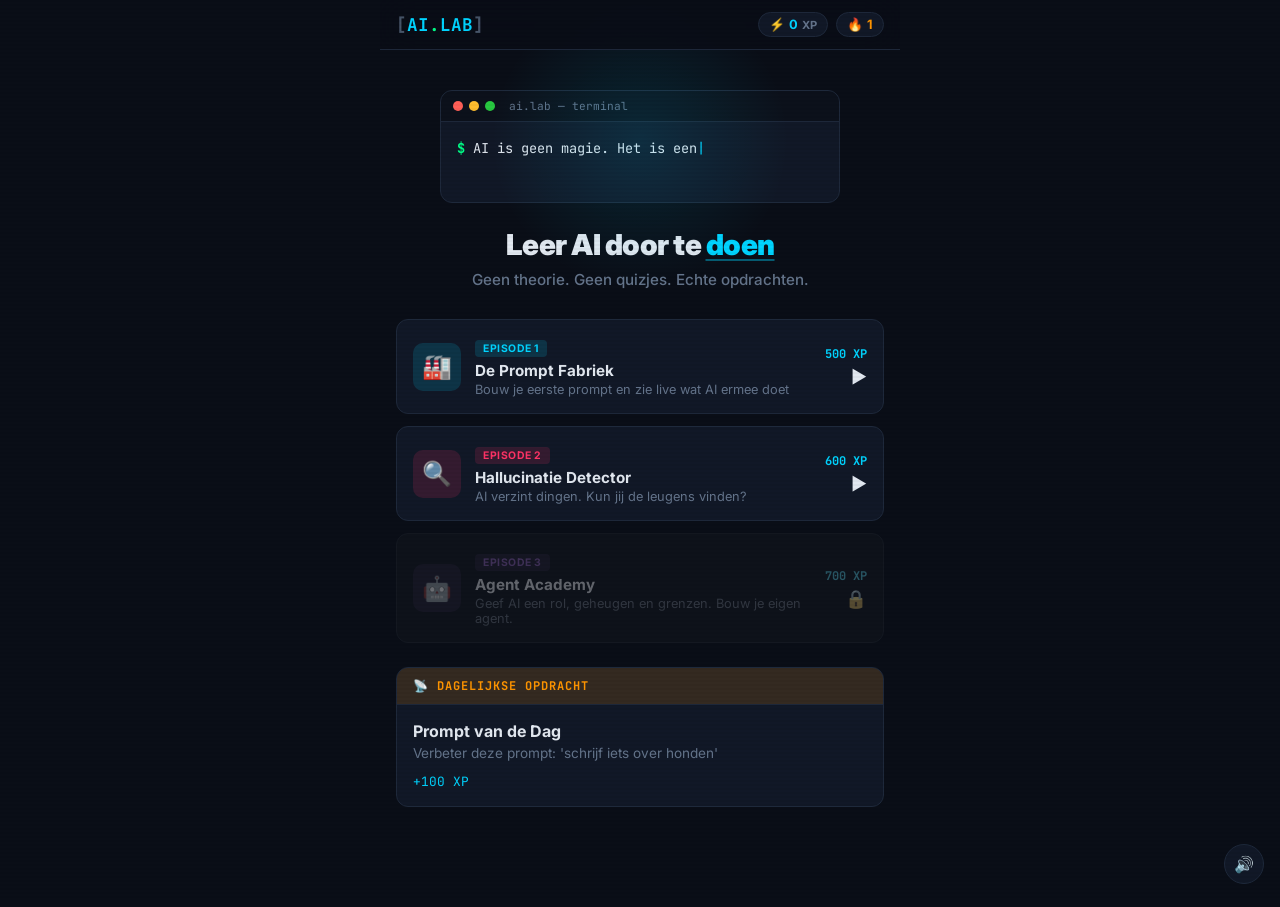
==== index.html @ 91cd366e "Initial: AI Lab awareness game with interactive missions" ====
<!DOCTYPE html>
<html lang="nl">
<head>
  <meta charset="UTF-8">
  <meta name="viewport" content="width=device-width, initial-scale=1.0">
  <title>AI Lab — Leer AI door te doen</title>
  <link rel="preconnect" href="https://fonts.googleapis.com">
  <link href="https://fonts.googleapis.com/css2?family=Inter:wght@400;500;600;700;800;900&family=JetBrains+Mono:wght@400;500;700&display=swap" rel="stylesheet">
  <link rel="stylesheet" href="style.css">
</head>
<body>
  <div id="app">
    <!-- Scanlines overlay -->
    <div class="scanlines"></div>

    <!-- Header -->
    <header class="header" id="header">
      <div class="header-left">
        <div class="logo">
          <span class="logo-bracket">[</span>AI<span class="logo-dot">.</span>LAB<span class="logo-bracket">]</span>
        </div>
      </div>
      <div class="header-right">
        <div class="xp-chip" id="xp-chip">
          <span class="xp-icon">&#9889;</span>
          <span class="xp-value" id="header-xp">0</span>
          <span class="xp-label">XP</span>
        </div>
        <div class="streak-chip" id="streak-chip">
          <span class="streak-icon">&#128293;</span>
          <span class="streak-value" id="header-streak">0</span>
        </div>
      </div>
    </header>

    <!-- Home Screen -->
    <div id="home-screen" class="screen active">
      <div class="hero">
        <div class="hero-glow"></div>
        <div class="hero-terminal">
          <div class="terminal-bar">
            <span class="terminal-dot red"></span>
            <span class="terminal-dot yellow"></span>
            <span class="terminal-dot green"></span>
            <span class="terminal-title">ai.lab — terminal</span>
          </div>
          <div class="terminal-body" id="hero-terminal-body">
            <div class="terminal-line"><span class="terminal-prompt">$</span> <span class="typing" id="hero-typing"></span><span class="cursor">|</span></div>
          </div>
        </div>
        <h1 class="hero-title">Leer AI door te <span class="highlight">doen</span></h1>
        <p class="hero-sub">Geen theorie. Geen quizjes. Echte opdrachten.</p>
      </div>

      <div class="missions-grid" id="missions-grid"></div>

      <div class="daily-challenge" id="daily-challenge">
        <div class="daily-header">
          <span class="daily-icon">&#128225;</span>
          <span class="daily-label">DAGELIJKSE OPDRACHT</span>
          <span class="daily-timer" id="daily-timer"></span>
        </div>
        <div class="daily-body" id="daily-body"></div>
      </div>
    </div>

    <!-- Mission Screen -->
    <div id="mission-screen" class="screen">
      <div class="mission-header">
        <button class="back-btn" id="mission-back">&larr; Terug</button>
        <div class="mission-progress">
          <div class="mission-progress-bar"><div class="mission-progress-fill" id="mission-progress-fill"></div></div>
          <span class="mission-step" id="mission-step">1/5</span>
        </div>
      </div>
      <div class="mission-content" id="mission-content"></div>
    </div>

    <!-- Result Screen -->
    <div id="result-screen" class="screen">
      <div class="result-container" id="result-container"></div>
    </div>

    <!-- XP Popup -->
    <div class="xp-toast" id="xp-toast"></div>

    <!-- Sound toggle -->
    <button class="sound-btn" id="sound-btn" title="Geluid">&#128266;</button>
  </div>

  <script src="missions.js"></script>
  <script src="engine.js"></script>
</body>
</html>
---- style.css ----
/* AI Lab — Dark High-Tech Design */
@import url('https://fonts.googleapis.com/css2?family=Inter:wght@400;500;600;700;800;900&family=JetBrains+Mono:wght@400;500;700&display=swap');

:root {
  --bg: #0a0e17;
  --bg-card: #111827;
  --bg-card-hover: #1a2332;
  --bg-input: #0d1321;
  --border: #1e293b;
  --border-active: #00d4ff;
  --cyan: #00d4ff;
  --cyan-dim: rgba(0, 212, 255, 0.15);
  --cyan-glow: rgba(0, 212, 255, 0.4);
  --green: #00ff88;
  --green-dim: rgba(0, 255, 136, 0.15);
  --red: #ff3366;
  --red-dim: rgba(255, 51, 102, 0.15);
  --orange: #ff9500;
  --orange-dim: rgba(255, 149, 0, 0.15);
  --purple: #a855f7;
  --purple-dim: rgba(168, 85, 247, 0.15);
  --yellow: #fbbf24;
  --text: #e2e8f0;
  --text-dim: #64748b;
  --text-muted: #475569;
  --mono: 'JetBrains Mono', monospace;
  --sans: 'Inter', -apple-system, sans-serif;
  --radius: 12px;
  --radius-sm: 8px;
}

* { margin: 0; padding: 0; box-sizing: border-box; }

body {
  font-family: var(--sans);
  background: var(--bg);
  color: var(--text);
  min-height: 100vh;
  overflow-x: hidden;
  -webkit-font-smoothing: antialiased;
}

/* Scanlines */
.scanlines {
  position: fixed;
  inset: 0;
  background: repeating-linear-gradient(
    0deg,
    transparent,
    transparent 2px,
    rgba(0, 0, 0, 0.03) 2px,
    rgba(0, 0, 0, 0.03) 4px
  );
  pointer-events: none;
  z-index: 999;
}

#app {
  max-width: 520px;
  margin: 0 auto;
  min-height: 100vh;
  position: relative;
}

/* Screens */
.screen { display: none; padding: 0 16px 100px; }
.screen.active { display: block; animation: screenIn 0.35s ease; }

@keyframes screenIn {
  from { opacity: 0; transform: translateY(12px); }
  to { opacity: 1; transform: translateY(0); }
}

/* Header */
.header {
  position: sticky;
  top: 0;
  z-index: 50;
  display: flex;
  align-items: center;
  justify-content: space-between;
  padding: 12px 16px;
  background: rgba(10, 14, 23, 0.85);
  backdrop-filter: blur(20px);
  border-bottom: 1px solid var(--border);
}

.logo {
  font-family: var(--mono);
  font-size: 1.1rem;
  font-weight: 700;
  color: var(--cyan);
}
.logo-bracket { color: var(--text-muted); }
.logo-dot { color: var(--green); }

.header-right { display: flex; gap: 8px; }

.xp-chip, .streak-chip {
  display: flex;
  align-items: center;
  gap: 4px;
  padding: 4px 10px;
  background: var(--bg-card);
  border: 1px solid var(--border);
  border-radius: 20px;
  font-size: 0.8rem;
  font-weight: 700;
}
.xp-value { color: var(--cyan); }
.xp-label { color: var(--text-dim); font-size: 0.7rem; }
.streak-value { color: var(--orange); }

/* Hero */
.hero {
  text-align: center;
  padding: 40px 0 30px;
  position: relative;
}

.hero-glow {
  position: absolute;
  top: -60px;
  left: 50%;
  transform: translateX(-50%);
  width: 300px;
  height: 300px;
  background: radial-gradient(circle, var(--cyan-glow) 0%, transparent 70%);
  opacity: 0.3;
  pointer-events: none;
}

.hero-terminal {
  background: var(--bg-card);
  border: 1px solid var(--border);
  border-radius: var(--radius);
  overflow: hidden;
  margin: 0 auto 24px;
  max-width: 400px;
  text-align: left;
}

.terminal-bar {
  display: flex;
  align-items: center;
  gap: 6px;
  padding: 8px 12px;
  background: rgba(0,0,0,0.3);
  border-bottom: 1px solid var(--border);
}

.terminal-dot {
  width: 10px;
  height: 10px;
  border-radius: 50%;
}
.terminal-dot.red { background: #ff5f57; }
.terminal-dot.yellow { background: #ffbd2e; }
.terminal-dot.green { background: #28c840; }

.terminal-title {
  margin-left: 8px;
  font-family: var(--mono);
  font-size: 0.7rem;
  color: var(--text-dim);
}

.terminal-body {
  padding: 16px;
  font-family: var(--mono);
  font-size: 0.85rem;
  line-height: 1.6;
  min-height: 80px;
}

.terminal-line { color: var(--text-dim); }
.terminal-prompt { color: var(--green); font-weight: 700; }
.typing { color: var(--text); }
.cursor {
  color: var(--cyan);
  animation: blink 1s step-end infinite;
}
@keyframes blink {
  50% { opacity: 0; }
}

.hero-title {
  font-size: 1.8rem;
  font-weight: 900;
  letter-spacing: -0.5px;
  margin-bottom: 8px;
}
.highlight {
  color: var(--cyan);
  text-decoration: underline;
  text-decoration-color: var(--cyan-glow);
  text-underline-offset: 4px;
}

.hero-sub {
  color: var(--text-dim);
  font-size: 0.95rem;
  font-weight: 500;
}

/* Mission Grid */
.missions-grid {
  display: flex;
  flex-direction: column;
  gap: 12px;
  margin-bottom: 24px;
}

.mission-card {
  display: flex;
  align-items: center;
  gap: 14px;
  padding: 16px;
  background: var(--bg-card);
  border: 1px solid var(--border);
  border-radius: var(--radius);
  cursor: pointer;
  transition: all 0.2s;
  position: relative;
  overflow: hidden;
}

.mission-card::before {
  content: '';
  position: absolute;
  left: 0;
  top: 0;
  bottom: 0;
  width: 3px;
  background: var(--cyan);
  opacity: 0;
  transition: opacity 0.2s;
}

.mission-card:hover {
  background: var(--bg-card-hover);
  border-color: var(--border-active);
  transform: translateY(-1px);
}
.mission-card:hover::before { opacity: 1; }

.mission-card.locked {
  opacity: 0.4;
  cursor: not-allowed;
  filter: grayscale(0.5);
}
.mission-card.locked:hover {
  background: var(--bg-card);
  border-color: var(--border);
  transform: none;
}

.mission-card.completed { border-color: rgba(0, 255, 136, 0.3); }
.mission-card.completed::before { background: var(--green); opacity: 1; }

.mission-icon {
  width: 48px;
  height: 48px;
  border-radius: 10px;
  display: flex;
  align-items: center;
  justify-content: center;
  font-size: 1.5rem;
  flex-shrink: 0;
}

.mission-info { flex: 1; min-width: 0; }

.mission-tag {
  display: inline-block;
  padding: 2px 8px;
  border-radius: 4px;
  font-size: 0.65rem;
  font-weight: 700;
  text-transform: uppercase;
  letter-spacing: 0.5px;
  margin-bottom: 4px;
}

.mission-name {
  font-weight: 700;
  font-size: 0.95rem;
  margin-bottom: 2px;
}

.mission-desc {
  color: var(--text-dim);
  font-size: 0.8rem;
}

.mission-meta {
  display: flex;
  flex-direction: column;
  align-items: flex-end;
  gap: 4px;
}

.mission-xp {
  font-family: var(--mono);
  font-size: 0.75rem;
  font-weight: 700;
  color: var(--cyan);
}

.mission-status {
  font-size: 1.1rem;
}

/* Daily Challenge */
.daily-challenge {
  background: var(--bg-card);
  border: 1px solid var(--border);
  border-radius: var(--radius);
  overflow: hidden;
}

.daily-header {
  display: flex;
  align-items: center;
  gap: 8px;
  padding: 10px 16px;
  background: var(--orange-dim);
  border-bottom: 1px solid var(--border);
  font-family: var(--mono);
  font-size: 0.75rem;
  font-weight: 700;
  color: var(--orange);
  letter-spacing: 1px;
}
.daily-timer {
  margin-left: auto;
  color: var(--text-dim);
}
.daily-body { padding: 16px; }

/* Mission Screen */
.mission-header {
  display: flex;
  align-items: center;
  gap: 16px;
  padding: 16px 0;
}

.back-btn {
  background: none;
  border: 1px solid var(--border);
  color: var(--text-dim);
  padding: 6px 14px;
  border-radius: var(--radius-sm);
  cursor: pointer;
  font-family: var(--sans);
  font-size: 0.85rem;
  font-weight: 600;
  transition: all 0.2s;
}
.back-btn:hover { border-color: var(--cyan); color: var(--text); }

.mission-progress { flex: 1; display: flex; align-items: center; gap: 10px; }
.mission-progress-bar {
  flex: 1;
  height: 4px;
  background: var(--border);
  border-radius: 2px;
  overflow: hidden;
}
.mission-progress-fill {
  height: 100%;
  background: var(--cyan);
  border-radius: 2px;
  transition: width 0.4s ease;
}
.mission-step {
  font-family: var(--mono);
  font-size: 0.75rem;
  color: var(--text-dim);
  min-width: 30px;
}

/* Task Components */
.task-card {
  background: var(--bg-card);
  border: 1px solid var(--border);
  border-radius: var(--radius);
  padding: 24px;
  margin-bottom: 16px;
  animation: screenIn 0.3s ease;
}

.task-label {
  font-family: var(--mono);
  font-size: 0.7rem;
  font-weight: 700;
  color: var(--cyan);
  text-transform: uppercase;
  letter-spacing: 1px;
  margin-bottom: 8px;
}

.task-title {
  font-size: 1.2rem;
  font-weight: 800;
  margin-bottom: 6px;
}

.task-desc {
  color: var(--text-dim);
  font-size: 0.9rem;
  line-height: 1.5;
  margin-bottom: 20px;
}

/* Interactive elements */
.prompt-builder {
  background: var(--bg-input);
  border: 1px solid var(--border);
  border-radius: var(--radius-sm);
  padding: 16px;
  margin-bottom: 16px;
}

.prompt-input {
  width: 100%;
  background: transparent;
  border: none;
  color: var(--text);
  font-family: var(--mono);
  font-size: 0.9rem;
  line-height: 1.6;
  resize: vertical;
  min-height: 80px;
  outline: none;
}
.prompt-input::placeholder { color: var(--text-muted); }

.prompt-output {
  background: var(--bg-input);
  border: 1px solid var(--border);
  border-radius: var(--radius-sm);
  padding: 16px;
  font-family: var(--mono);
  font-size: 0.85rem;
  line-height: 1.6;
  color: var(--text-dim);
  min-height: 60px;
  position: relative;
  overflow: hidden;
}

.prompt-output .typing-indicator {
  display: inline-flex;
  gap: 4px;
}
.prompt-output .typing-indicator span {
  width: 6px;
  height: 6px;
  background: var(--cyan);
  border-radius: 50%;
  animation: typingDot 1.4s ease-in-out infinite;
}
.prompt-output .typing-indicator span:nth-child(2) { animation-delay: 0.2s; }
.prompt-output .typing-indicator span:nth-child(3) { animation-delay: 0.4s; }

@keyframes typingDot {
  0%, 100% { opacity: 0.3; transform: translateY(0); }
  50% { opacity: 1; transform: translateY(-4px); }
}

/* Slider */
.slider-container {
  margin: 16px 0;
}

.slider-track {
  position: relative;
  height: 8px;
  background: var(--border);
  border-radius: 4px;
  margin: 8px 0;
}

.slider-input {
  -webkit-appearance: none;
  width: 100%;
  height: 8px;
  background: transparent;
  outline: none;
  position: relative;
  z-index: 2;
}

.slider-input::-webkit-slider-thumb {
  -webkit-appearance: none;
  width: 24px;
  height: 24px;
  border-radius: 50%;
  background: var(--cyan);
  cursor: pointer;
  box-shadow: 0 0 15px var(--cyan-glow);
  border: 2px solid var(--bg);
}

.slider-labels {
  display: flex;
  justify-content: space-between;
  font-family: var(--mono);
  font-size: 0.7rem;
  color: var(--text-muted);
}

/* Draggable items */
.drag-zone {
  min-height: 60px;
  border: 2px dashed var(--border);
  border-radius: var(--radius-sm);
  padding: 12px;
  margin: 8px 0;
  display: flex;
  flex-wrap: wrap;
  gap: 8px;
  transition: border-color 0.2s;
}
.drag-zone.active { border-color: var(--cyan); background: var(--cyan-dim); }
.drag-zone.correct { border-color: var(--green); background: var(--green-dim); }
.drag-zone.wrong { border-color: var(--red); background: var(--red-dim); }

.drag-item {
  padding: 8px 14px;
  background: var(--bg-card);
  border: 1px solid var(--border);
  border-radius: var(--radius-sm);
  font-size: 0.85rem;
  font-weight: 600;
  cursor: grab;
  user-select: none;
  transition: all 0.15s;
  touch-action: none;
}
.drag-item:active { cursor: grabbing; transform: scale(1.05); }
.drag-item.placed { opacity: 0.4; cursor: default; }

/* Clickable zones (for phishing scanner etc) */
.scan-target {
  position: relative;
  background: var(--bg-input);
  border: 1px solid var(--border);
  border-radius: var(--radius-sm);
  padding: 20px;
  line-height: 1.7;
  font-size: 0.9rem;
}

.scan-highlight {
  background: transparent;
  border: none;
  padding: 0;
  cursor: pointer;
  color: inherit;
  font: inherit;
  transition: all 0.15s;
  border-radius: 3px;
  font-family: inherit;
}
.scan-highlight:hover { background: var(--cyan-dim); }
.scan-highlight.found {
  background: var(--green-dim);
  color: var(--green);
  outline: 1px solid var(--green);
}
.scan-highlight.missed {
  background: var(--red-dim);
  color: var(--red);
  outline: 1px solid var(--red);
}
.scan-highlight.wrong-pick {
  background: var(--orange-dim);
  animation: wrongFlash 0.3s ease;
}
@keyframes wrongFlash {
  50% { background: var(--red-dim); }
}

/* Choice cards (for scenario decisions) */
.choice-grid {
  display: flex;
  flex-direction: column;
  gap: 10px;
  margin: 16px 0;
}

.choice-card {
  padding: 16px;
  background: var(--bg-input);
  border: 1px solid var(--border);
  border-radius: var(--radius-sm);
  cursor: pointer;
  transition: all 0.2s;
  display: flex;
  gap: 12px;
  align-items: flex-start;
}
.choice-card:hover { border-color: var(--cyan); background: var(--bg-card-hover); }

.choice-key {
  font-family: var(--mono);
  font-weight: 700;
  color: var(--cyan);
  font-size: 0.8rem;
  min-width: 20px;
}

.choice-text { font-size: 0.9rem; font-weight: 500; line-height: 1.4; }

.choice-card.selected { border-color: var(--cyan); background: var(--cyan-dim); }
.choice-card.correct-choice { border-color: var(--green); background: var(--green-dim); }
.choice-card.wrong-choice { border-color: var(--red); background: var(--red-dim); }

/* Feedback panel */
.feedback {
  padding: 16px;
  border-radius: var(--radius-sm);
  margin: 12px 0;
  font-size: 0.9rem;
  line-height: 1.5;
  animation: screenIn 0.3s ease;
}
.feedback.success { background: var(--green-dim); border: 1px solid rgba(0,255,136,0.2); color: var(--green); }
.feedback.error { background: var(--red-dim); border: 1px solid rgba(255,51,102,0.2); color: var(--red); }
.feedback.info { background: var(--cyan-dim); border: 1px solid rgba(0,212,255,0.2); color: var(--cyan); }
.feedback.warning { background: var(--orange-dim); border: 1px solid rgba(255,149,0,0.2); color: var(--orange); }

.feedback-title {
  font-weight: 700;
  margin-bottom: 4px;
}

/* Action button */
.action-btn {
  display: inline-flex;
  align-items: center;
  gap: 8px;
  padding: 12px 24px;
  background: var(--cyan);
  color: var(--bg);
  border: none;
  border-radius: var(--radius-sm);
  font-family: var(--sans);
  font-size: 0.9rem;
  font-weight: 700;
  cursor: pointer;
  transition: all 0.2s;
}
.action-btn:hover { filter: brightness(1.1); transform: translateY(-1px); box-shadow: 0 4px 20px var(--cyan-glow); }
.action-btn:disabled { opacity: 0.3; cursor: not-allowed; transform: none; box-shadow: none; }
.action-btn.secondary { background: var(--bg-card); color: var(--text); border: 1px solid var(--border); }
.action-btn.secondary:hover { border-color: var(--cyan); }
.action-btn.danger { background: var(--red); }
.action-btn.success { background: var(--green); }

.btn-row { display: flex; gap: 10px; margin-top: 16px; flex-wrap: wrap; }

/* Result screen */
.result-container {
  text-align: center;
  padding: 40px 0;
}

.result-grade {
  font-size: 4rem;
  font-weight: 900;
  margin-bottom: 8px;
  line-height: 1;
}
.result-grade.s { color: var(--cyan); text-shadow: 0 0 40px var(--cyan-glow); }
.result-grade.a { color: var(--green); }
.result-grade.b { color: var(--yellow); }
.result-grade.c { color: var(--orange); }

.result-title {
  font-size: 1.3rem;
  font-weight: 800;
  margin-bottom: 4px;
}

.result-sub {
  color: var(--text-dim);
  font-size: 0.9rem;
  margin-bottom: 24px;
}

.result-stats {
  display: grid;
  grid-template-columns: 1fr 1fr 1fr;
  gap: 12px;
  margin-bottom: 24px;
}

.stat-card {
  background: var(--bg-card);
  border: 1px solid var(--border);
  border-radius: var(--radius-sm);
  padding: 16px 10px;
}
.stat-value {
  font-family: var(--mono);
  font-size: 1.5rem;
  font-weight: 900;
  color: var(--cyan);
}
.stat-label {
  font-size: 0.7rem;
  color: var(--text-dim);
  margin-top: 2px;
}

.result-insight {
  background: var(--bg-card);
  border: 1px solid var(--border);
  border-radius: var(--radius);
  padding: 20px;
  margin-bottom: 24px;
  text-align: left;
}

.insight-label {
  font-family: var(--mono);
  font-size: 0.7rem;
  font-weight: 700;
  color: var(--purple);
  text-transform: uppercase;
  letter-spacing: 1px;
  margin-bottom: 6px;
}

.insight-text {
  color: var(--text-dim);
  font-size: 0.9rem;
  line-height: 1.6;
}

/* XP Toast */
.xp-toast {
  position: fixed;
  top: 60px;
  left: 50%;
  transform: translateX(-50%) translateY(-20px);
  background: var(--bg-card);
  border: 1px solid var(--cyan);
  border-radius: var(--radius-sm);
  padding: 8px 18px;
  font-family: var(--mono);
  font-weight: 700;
  color: var(--cyan);
  opacity: 0;
  pointer-events: none;
  z-index: 100;
  box-shadow: 0 4px 20px var(--cyan-glow);
}
.xp-toast.show {
  animation: toastIn 1.5s ease forwards;
}
@keyframes toastIn {
  0% { opacity: 0; transform: translateX(-50%) translateY(-20px); }
  15% { opacity: 1; transform: translateX(-50%) translateY(0); }
  85% { opacity: 1; transform: translateX(-50%) translateY(0); }
  100% { opacity: 0; transform: translateX(-50%) translateY(-20px); }
}

/* Sound button */
.sound-btn {
  position: fixed;
  bottom: 16px;
  right: 16px;
  width: 40px;
  height: 40px;
  border-radius: 50%;
  background: var(--bg-card);
  border: 1px solid var(--border);
  color: var(--text-dim);
  font-size: 1rem;
  cursor: pointer;
  z-index: 50;
  display: flex;
  align-items: center;
  justify-content: center;
  transition: border-color 0.2s;
}
.sound-btn:hover { border-color: var(--cyan); }
.sound-btn.muted { opacity: 0.3; }

/* Email mockup */
.email-mockup {
  background: #1a1a2e;
  border: 1px solid var(--border);
  border-radius: var(--radius);
  overflow: hidden;
}
.email-header-bar {
  padding: 12px 16px;
  background: rgba(0,0,0,0.3);
  border-bottom: 1px solid var(--border);
  display: flex;
  flex-direction: column;
  gap: 4px;
}
.email-field {
  display: flex;
  gap: 8px;
  font-size: 0.8rem;
}
.email-field-label { color: var(--text-muted); min-width: 50px; }
.email-field-value { color: var(--text-dim); }
.email-body-area { padding: 16px; line-height: 1.7; font-size: 0.9rem; }

/* Compare columns */
.compare-grid {
  display: grid;
  grid-template-columns: 1fr 1fr;
  gap: 12px;
  margin: 16px 0;
}
.compare-col {
  background: var(--bg-input);
  border: 1px solid var(--border);
  border-radius: var(--radius-sm);
  padding: 14px;
}
.compare-label {
  font-family: var(--mono);
  font-size: 0.7rem;
  font-weight: 700;
  text-transform: uppercase;
  letter-spacing: 0.5px;
  margin-bottom: 8px;
}

/* Counter / score display */
.score-display {
  display: flex;
  align-items: center;
  gap: 12px;
  padding: 12px 16px;
  background: var(--bg-input);
  border: 1px solid var(--border);
  border-radius: var(--radius-sm);
  margin-bottom: 16px;
}
.score-item {
  display: flex;
  align-items: center;
  gap: 6px;
  font-family: var(--mono);
  font-size: 0.85rem;
  font-weight: 700;
}

/* Mobile responsive */
@media (max-width: 400px) {
  .hero-title { font-size: 1.5rem; }
  .compare-grid { grid-template-columns: 1fr; }
  .result-stats { grid-template-columns: 1fr 1fr; }
}
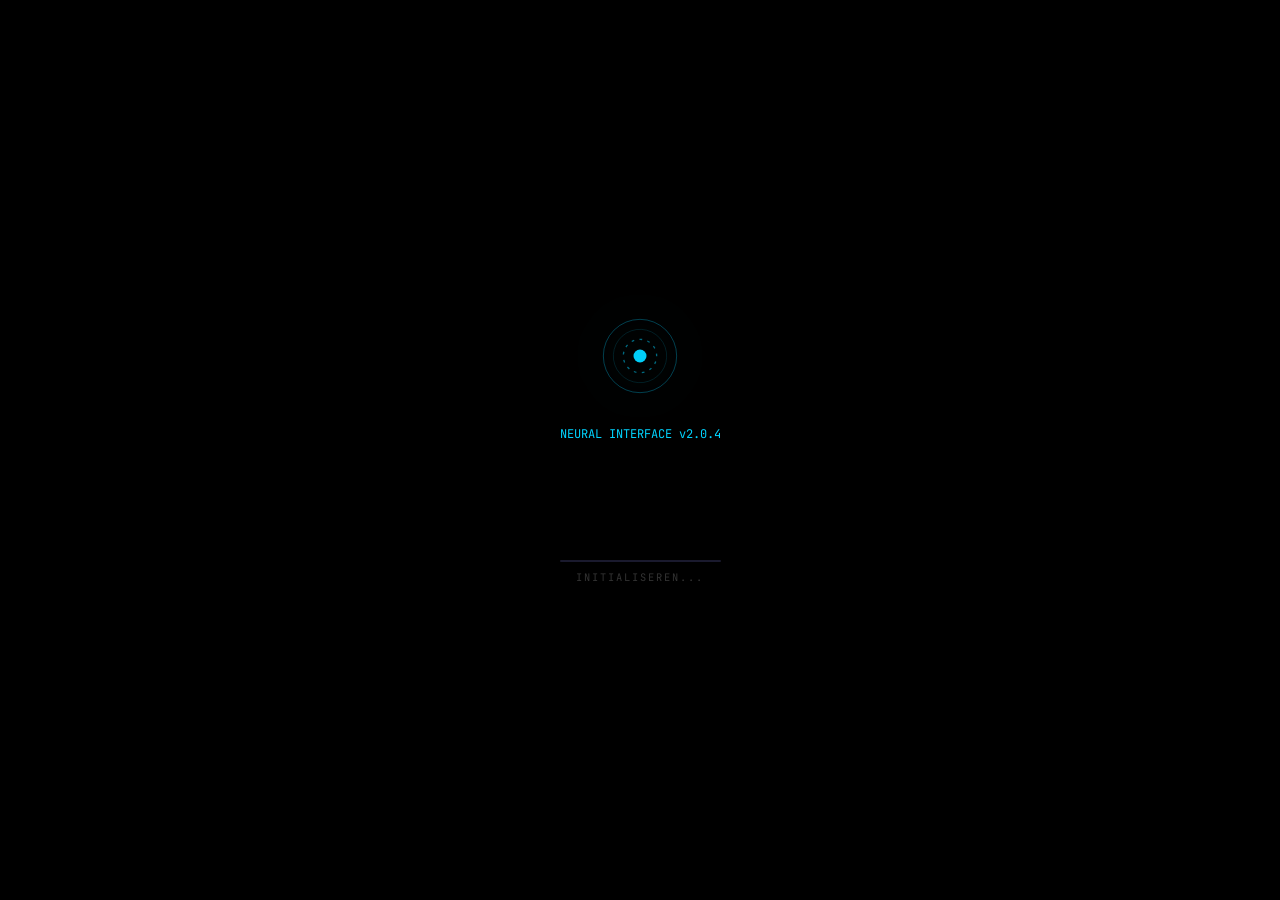
==== commit 6e90203e: "v7: Sci-fi boot sequence, orbital AI logo, immersive homepage redesign" ====
--- a/index.html
+++ b/index.html
@@ -9,7 +9,33 @@
   <link rel="stylesheet" href="style.css">
 </head>
 <body>
-  <div id="app">
+  <!-- Boot sequence (plays once on first visit) -->
+  <div id="boot-screen">
+    <div class="boot-container">
+      <div class="boot-logo">
+        <svg viewBox="0 0 120 120" width="80" height="80">
+          <circle cx="60" cy="60" r="55" fill="none" stroke="#00d4ff" stroke-width="1.5" opacity="0.3"/>
+          <circle cx="60" cy="60" r="40" fill="none" stroke="#00d4ff" stroke-width="1" opacity="0.2">
+            <animateTransform attributeName="transform" type="rotate" from="0 60 60" to="360 60 60" dur="8s" repeatCount="indefinite"/>
+          </circle>
+          <circle cx="60" cy="60" r="25" fill="none" stroke="#00d4ff" stroke-width="2" stroke-dasharray="4 8" opacity="0.5">
+            <animateTransform attributeName="transform" type="rotate" from="360 60 60" to="0 60 60" dur="6s" repeatCount="indefinite"/>
+          </circle>
+          <circle cx="60" cy="60" r="8" fill="#00d4ff" opacity="0.8">
+            <animate attributeName="r" values="6;10;6" dur="2s" repeatCount="indefinite"/>
+            <animate attributeName="opacity" values="0.6;1;0.6" dur="2s" repeatCount="indefinite"/>
+          </circle>
+        </svg>
+      </div>
+      <div class="boot-text" id="boot-text"></div>
+      <div class="boot-progress">
+        <div class="boot-progress-fill" id="boot-progress-fill"></div>
+      </div>
+      <div class="boot-status" id="boot-status">INITIALISEREN...</div>
+    </div>
+  </div>
+
+  <div id="app" style="display:none">
     <!-- Scanlines overlay -->
     <div class="scanlines"></div>
 
@@ -18,6 +44,10 @@
       <div class="header-left">
         <div class="logo">
           <span class="logo-bracket">[</span>AI<span class="logo-dot">.</span>LAB<span class="logo-bracket">]</span>
+        </div>
+        <div class="header-status">
+          <span class="status-dot"></span>
+          <span class="status-text">SYSTEEM ACTIEF</span>
         </div>
       </div>
       <div class="header-right">
@@ -37,19 +67,53 @@
     <div id="home-screen" class="screen active">
       <div class="hero">
         <div class="hero-glow"></div>
+        <div class="hero-orb">
+          <svg viewBox="0 0 200 200" width="140" height="140">
+            <defs>
+              <radialGradient id="orb-grad" cx="50%" cy="40%">
+                <stop offset="0%" stop-color="#00d4ff" stop-opacity="0.4"/>
+                <stop offset="100%" stop-color="#00d4ff" stop-opacity="0"/>
+              </radialGradient>
+            </defs>
+            <circle cx="100" cy="100" r="80" fill="url(#orb-grad)"/>
+            <circle cx="100" cy="100" r="60" fill="none" stroke="#00d4ff" stroke-width="0.5" opacity="0.3">
+              <animateTransform attributeName="transform" type="rotate" from="0 100 100" to="360 100 100" dur="20s" repeatCount="indefinite"/>
+            </circle>
+            <circle cx="100" cy="100" r="40" fill="none" stroke="#00d4ff" stroke-width="1" stroke-dasharray="2 6" opacity="0.4">
+              <animateTransform attributeName="transform" type="rotate" from="360 100 100" to="0 100 100" dur="15s" repeatCount="indefinite"/>
+            </circle>
+            <circle cx="100" cy="100" r="20" fill="none" stroke="#00d4ff" stroke-width="1.5" opacity="0.5">
+              <animate attributeName="r" values="18;22;18" dur="3s" repeatCount="indefinite"/>
+            </circle>
+            <circle cx="100" cy="100" r="5" fill="#00d4ff">
+              <animate attributeName="opacity" values="0.5;1;0.5" dur="2s" repeatCount="indefinite"/>
+            </circle>
+          </svg>
+        </div>
+        <h1 class="hero-title">
+          <span class="hero-title-small">WELKOM BIJ</span>
+          AI <span class="highlight">LAB</span>
+        </h1>
+        <p class="hero-sub">Kunstmatige intelligentie is overal. In je telefoon. In je werk.<br>In beslissingen die over jou worden genomen.</p>
+        <p class="hero-cta">Het is tijd dat jij begrijpt hoe het werkt.</p>
+
         <div class="hero-terminal">
           <div class="terminal-bar">
             <span class="terminal-dot red"></span>
             <span class="terminal-dot yellow"></span>
             <span class="terminal-dot green"></span>
-            <span class="terminal-title">ai.lab — terminal</span>
+            <span class="terminal-title">ai.lab v2.0 — neural interface</span>
           </div>
           <div class="terminal-body" id="hero-terminal-body">
-            <div class="terminal-line"><span class="terminal-prompt">$</span> <span class="typing" id="hero-typing"></span><span class="cursor">|</span></div>
+            <div class="terminal-line"><span class="terminal-prompt">&gt;</span> <span class="typing" id="hero-typing"></span><span class="cursor">|</span></div>
           </div>
         </div>
-        <h1 class="hero-title">Leer AI door te <span class="highlight">doen</span></h1>
-        <p class="hero-sub">Geen theorie. Geen quizjes. Echte opdrachten.</p>
+      </div>
+
+      <div class="section-label">
+        <span class="section-line"></span>
+        <span>BESCHIKBARE MISSIES</span>
+        <span class="section-line"></span>
       </div>
 
       <div class="missions-grid" id="missions-grid"></div>
--- a/style.css
+++ b/style.css
@@ -40,6 +40,131 @@
   -webkit-font-smoothing: antialiased;
 }
 
+/* ═══════════════════════════════════════════════════
+   Boot Sequence
+   ═══════════════════════════════════════════════════ */
+#boot-screen {
+  position: fixed;
+  inset: 0;
+  background: #000;
+  display: flex;
+  align-items: center;
+  justify-content: center;
+  z-index: 9999;
+  transition: opacity 0.8s ease;
+}
+#boot-screen.fade-out { opacity: 0; pointer-events: none; }
+#boot-screen.hidden { display: none; }
+
+.boot-container {
+  text-align: center;
+  max-width: 360px;
+  padding: 20px;
+}
+
+.boot-logo {
+  margin-bottom: 24px;
+  filter: drop-shadow(0 0 30px rgba(0, 212, 255, 0.3));
+}
+
+.boot-text {
+  font-family: var(--mono);
+  font-size: 0.75rem;
+  color: #00d4ff;
+  text-align: left;
+  min-height: 120px;
+  line-height: 1.8;
+  margin-bottom: 16px;
+}
+
+.boot-progress {
+  height: 2px;
+  background: #1a1a2e;
+  border-radius: 1px;
+  overflow: hidden;
+  margin-bottom: 8px;
+}
+.boot-progress-fill {
+  height: 100%;
+  background: #00d4ff;
+  width: 0%;
+  transition: width 0.3s ease;
+  box-shadow: 0 0 10px rgba(0, 212, 255, 0.5);
+}
+
+.boot-status {
+  font-family: var(--mono);
+  font-size: 0.65rem;
+  color: #333;
+  letter-spacing: 2px;
+  text-transform: uppercase;
+}
+
+/* Hero orb */
+.hero-orb {
+  margin: 0 auto 16px;
+  filter: drop-shadow(0 0 40px rgba(0, 212, 255, 0.2));
+}
+
+.hero-title-small {
+  display: block;
+  font-size: 0.65rem;
+  font-weight: 700;
+  letter-spacing: 4px;
+  color: var(--text-muted);
+  margin-bottom: 4px;
+}
+
+.hero-cta {
+  color: var(--cyan);
+  font-size: 1rem;
+  font-weight: 700;
+  margin-top: 8px;
+  margin-bottom: 24px;
+}
+
+/* Section labels */
+.section-label {
+  display: flex;
+  align-items: center;
+  gap: 12px;
+  font-family: var(--mono);
+  font-size: 0.65rem;
+  font-weight: 700;
+  color: var(--text-muted);
+  letter-spacing: 2px;
+  margin-bottom: 16px;
+  text-transform: uppercase;
+}
+.section-line {
+  flex: 1;
+  height: 1px;
+  background: var(--border);
+}
+
+/* Status indicator */
+.header-status {
+  display: flex;
+  align-items: center;
+  gap: 6px;
+  font-family: var(--mono);
+  font-size: 0.6rem;
+  color: var(--green);
+  letter-spacing: 0.5px;
+}
+.status-dot {
+  width: 6px;
+  height: 6px;
+  border-radius: 50%;
+  background: var(--green);
+  box-shadow: 0 0 8px rgba(0, 255, 136, 0.5);
+  animation: statusPulse 2s ease-in-out infinite;
+}
+@keyframes statusPulse {
+  0%, 100% { opacity: 1; }
+  50% { opacity: 0.4; }
+}
+
 /* Scanlines */
 .scanlines {
   position: fixed;
@@ -858,9 +983,545 @@
   font-weight: 700;
 }
 
+/* ═══════════════════════════════════════════════════
+   ChatGPT FULL Browser UI Clone
+   ═══════════════════════════════════════════════════ */
+.gpt-browser {
+  display: flex;
+  height: 520px;
+  border-radius: 12px;
+  overflow: hidden;
+  border: 1px solid #333;
+  font-family: 'Inter', -apple-system, sans-serif;
+  font-size: 14px;
+  position: relative;
+}
+
+/* Sidebar */
+.gpt-sidebar {
+  width: 200px;
+  background: #171717;
+  display: flex;
+  flex-direction: column;
+  border-right: 1px solid #2a2a2a;
+  flex-shrink: 0;
+}
+.gpt-sidebar-top {
+  padding: 10px;
+  border-bottom: 1px solid #2a2a2a;
+}
+.gpt-new-chat {
+  display: flex;
+  align-items: center;
+  gap: 8px;
+  width: 100%;
+  padding: 8px 10px;
+  background: transparent;
+  border: 1px solid #333;
+  border-radius: 8px;
+  color: #ececec;
+  font-family: inherit;
+  font-size: 0.8rem;
+  cursor: pointer;
+  transition: background 0.15s;
+}
+.gpt-new-chat:hover { background: #2a2a2a; }
+
+.gpt-sidebar-label {
+  padding: 8px 12px 4px;
+  font-size: 0.65rem;
+  font-weight: 600;
+  color: #888;
+  text-transform: uppercase;
+  letter-spacing: 0.5px;
+}
+
+.gpt-sidebar-list {
+  flex: 1;
+  overflow-y: auto;
+  padding: 4px 6px;
+}
+.gpt-sidebar-item {
+  padding: 7px 10px;
+  border-radius: 6px;
+  font-size: 0.8rem;
+  color: #b0b0b0;
+  cursor: pointer;
+  white-space: nowrap;
+  overflow: hidden;
+  text-overflow: ellipsis;
+  transition: background 0.15s;
+}
+.gpt-sidebar-item:hover { background: #212121; }
+.gpt-sidebar-item.active { background: #2a2a2a; color: #ececec; }
+
+.gpt-sidebar-bottom {
+  padding: 10px;
+  border-top: 1px solid #2a2a2a;
+  display: flex;
+  align-items: center;
+  gap: 8px;
+}
+.gpt-user-avatar {
+  width: 28px; height: 28px; border-radius: 50%;
+  background: #5436DA; color: white;
+  display: flex; align-items: center; justify-content: center;
+  font-size: 0.7rem; font-weight: 700;
+}
+.gpt-user-name { font-size: 0.8rem; color: #b0b0b0; }
+
+/* Main area */
+.gpt-main {
+  flex: 1;
+  display: flex;
+  flex-direction: column;
+  background: #212121;
+  min-width: 0;
+}
+
+.gpt-topbar {
+  display: flex;
+  align-items: center;
+  gap: 8px;
+  padding: 10px 16px;
+  background: #212121;
+  border-bottom: 1px solid #2a2a2a;
+}
+.gpt-topbar-logo {
+  width: 22px; height: 22px;
+  background: #10a37f;
+  border-radius: 50%;
+  display: flex; align-items: center; justify-content: center;
+  font-size: 0.7rem; color: white; font-weight: 800;
+}
+.gpt-topbar-title {
+  font-weight: 600; font-size: 0.9rem; color: #ececec;
+}
+.gpt-model-select {
+  display: flex; align-items: center; gap: 4px;
+  background: #2a2a2a; padding: 4px 10px; border-radius: 6px;
+  font-size: 0.75rem; color: #b0b0b0; cursor: pointer;
+}
+.gpt-model-select:hover { background: #333; }
+.gpt-topbar-share {
+  margin-left: auto;
+  font-size: 0.75rem; color: #888;
+  background: #2a2a2a; padding: 4px 10px; border-radius: 6px;
+  cursor: pointer;
+}
+
+.gpt-chat {
+  flex: 1;
+  padding: 16px 20px;
+  overflow-y: auto;
+  background: #212121;
+}
+
+.gpt-msg {
+  display: flex;
+  gap: 12px;
+  margin-bottom: 24px;
+  max-width: 100%;
+  animation: screenIn 0.3s ease;
+}
+.gpt-msg.user { flex-direction: row-reverse; }
+
+.gpt-avatar {
+  width: 28px; height: 28px; border-radius: 50%;
+  flex-shrink: 0; display: flex; align-items: center; justify-content: center;
+  font-size: 0.7rem; font-weight: 700;
+}
+.gpt-avatar.ai { background: #10a37f; color: white; }
+.gpt-avatar.user { background: #5436DA; color: white; }
+
+.gpt-bubble {
+  max-width: 85%;
+  font-size: 0.9rem;
+  line-height: 1.7;
+  color: #d1d5db;
+}
+.gpt-bubble strong { color: #ececec; }
+.gpt-msg.user .gpt-bubble {
+  background: #2f2f2f;
+  padding: 10px 16px;
+  border-radius: 20px;
+  color: #ececec;
+}
+
+.gpt-actions {
+  display: flex; gap: 4px; margin-top: 6px;
+}
+.gpt-action-btn {
+  background: none; border: none; color: #666; cursor: pointer;
+  font-size: 0.75rem; padding: 2px 4px;
+}
+
+.gpt-input-area {
+  padding: 8px 16px 16px;
+  background: #212121;
+}
+.gpt-inputbar {
+  display: flex;
+  align-items: center;
+  gap: 8px;
+  padding: 10px 14px;
+  background: #2f2f2f;
+  border: 1px solid #424242;
+  border-radius: 24px;
+}
+.gpt-input {
+  flex: 1;
+  background: transparent;
+  border: none;
+  color: #ececec;
+  font-family: inherit;
+  font-size: 0.9rem;
+  outline: none;
+}
+.gpt-input::placeholder { color: #666; }
+.gpt-send {
+  width: 30px; height: 30px;
+  border-radius: 50%;
+  background: white;
+  border: none;
+  color: #212121;
+  cursor: pointer;
+  display: flex; align-items: center; justify-content: center;
+  font-size: 0.9rem;
+  font-weight: 800;
+}
+.gpt-send:disabled { opacity: 0.2; cursor: default; }
+.gpt-disclaimer {
+  text-align: center;
+  font-size: 0.65rem;
+  color: #666;
+  margin-top: 6px;
+}
+
+/* Compact gpt-window for small displays (model compare etc) */
+.gpt-window {
+  background: #212121;
+  border-radius: 12px;
+  overflow: hidden;
+  border: 1px solid #333;
+  font-family: 'Inter', sans-serif;
+}
+
+/* Mobile: hide sidebar */
+@media (max-width: 520px) {
+  .gpt-sidebar { display: none; }
+}
+
+/* ═══════════════════════════════════════════════════
+   Claude FULL Browser UI Clone
+   ═══════════════════════════════════════════════════ */
+.claude-browser {
+  display: flex;
+  height: 520px;
+  border-radius: 12px;
+  overflow: hidden;
+  border: 1px solid #3d3c37;
+  font-family: 'Inter', -apple-system, sans-serif;
+  font-size: 14px;
+}
+
+.claude-sidebar {
+  width: 200px;
+  background: #1f1e1b;
+  display: flex;
+  flex-direction: column;
+  border-right: 1px solid #3d3c37;
+  flex-shrink: 0;
+}
+.claude-sidebar-top {
+  padding: 10px;
+  border-bottom: 1px solid #3d3c37;
+}
+.claude-new-chat {
+  display: flex; align-items: center; gap: 8px;
+  width: 100%; padding: 8px 10px;
+  background: transparent; border: 1px solid #3d3c37;
+  border-radius: 8px; color: #e8e6e0;
+  font-family: inherit; font-size: 0.8rem; cursor: pointer;
+}
+.claude-new-chat:hover { background: #2b2a27; }
+
+.claude-sidebar-label {
+  padding: 8px 12px 4px;
+  font-size: 0.65rem; font-weight: 600; color: #8a8880;
+  text-transform: uppercase; letter-spacing: 0.5px;
+}
+.claude-sidebar-list { flex: 1; overflow-y: auto; padding: 4px 6px; }
+.claude-sidebar-item {
+  padding: 7px 10px; border-radius: 6px;
+  font-size: 0.8rem; color: #a09d93; cursor: pointer;
+  white-space: nowrap; overflow: hidden; text-overflow: ellipsis;
+}
+.claude-sidebar-item:hover { background: #2b2a27; }
+.claude-sidebar-item.active { background: #363530; color: #e8e6e0; }
+
+.claude-sidebar-bottom {
+  padding: 10px; border-top: 1px solid #3d3c37;
+  display: flex; align-items: center; gap: 8px;
+}
+.claude-user-avatar {
+  width: 28px; height: 28px; border-radius: 50%;
+  background: #6366f1; color: white;
+  display: flex; align-items: center; justify-content: center;
+  font-size: 0.7rem; font-weight: 700;
+}
+.claude-user-name { font-size: 0.8rem; color: #a09d93; }
+
+.claude-main {
+  flex: 1; display: flex; flex-direction: column;
+  background: #2b2a27; min-width: 0;
+}
+
+.claude-topbar {
+  display: flex; align-items: center; gap: 8px;
+  padding: 10px 16px; background: #2b2a27;
+  border-bottom: 1px solid #3d3c37;
+}
+.claude-topbar-logo {
+  width: 22px; height: 22px; background: #d97706;
+  border-radius: 6px;
+  display: flex; align-items: center; justify-content: center;
+  font-size: 0.65rem; color: white; font-weight: 800;
+}
+.claude-topbar-title { font-weight: 600; font-size: 0.9rem; color: #e8e6e0; }
+.claude-model-select {
+  display: flex; align-items: center; gap: 4px;
+  background: #363530; padding: 4px 10px; border-radius: 6px;
+  font-size: 0.75rem; color: #a09d93; cursor: pointer;
+}
+.claude-topbar-model {
+  font-size: 0.7rem; color: #8a8880; margin-left: auto;
+  background: #363530; padding: 2px 8px; border-radius: 4px;
+}
+
+.claude-chat {
+  flex: 1; padding: 16px 20px; overflow-y: auto; background: #2b2a27;
+}
+
+.claude-msg {
+  display: flex; gap: 12px; margin-bottom: 24px; max-width: 100%;
+  animation: screenIn 0.3s ease;
+}
+.claude-msg.user { flex-direction: row-reverse; }
+
+.claude-avatar {
+  width: 28px; height: 28px; flex-shrink: 0;
+  display: flex; align-items: center; justify-content: center;
+  font-size: 0.7rem; font-weight: 700;
+}
+.claude-avatar.ai { background: #d97706; color: white; border-radius: 6px; }
+.claude-avatar.user { background: #6366f1; color: white; border-radius: 50%; }
+
+.claude-bubble {
+  max-width: 85%; font-size: 0.9rem; line-height: 1.7; color: #d4d0c8;
+}
+.claude-bubble strong { color: #e8e6e0; }
+.claude-msg.user .claude-bubble {
+  background: #363530; padding: 10px 16px;
+  border-radius: 20px; color: #e8e6e0;
+}
+
+.claude-input-area { padding: 8px 16px 16px; background: #2b2a27; }
+.claude-inputbar {
+  display: flex; align-items: center; gap: 8px;
+  padding: 10px 14px; background: #363530;
+  border: 1px solid #4a493f; border-radius: 24px;
+}
+.claude-input {
+  flex: 1; background: transparent; border: none;
+  color: #e8e6e0; font-family: inherit; font-size: 0.9rem; outline: none;
+}
+.claude-input::placeholder { color: #6b6860; }
+.claude-send {
+  width: 30px; height: 30px; border-radius: 50%;
+  background: #d97706; border: none; color: white; cursor: pointer;
+  display: flex; align-items: center; justify-content: center;
+  font-size: 0.9rem; font-weight: 800;
+}
+.claude-send:disabled { opacity: 0.2; }
+.claude-disclaimer {
+  text-align: center; font-size: 0.65rem; color: #6b6860; margin-top: 6px;
+}
+
+/* Compact claude-window fallback */
+.claude-window {
+  background: #2b2a27; border-radius: 12px; overflow: hidden;
+  border: 1px solid #3d3c37; font-family: 'Inter', sans-serif;
+}
+
+@media (max-width: 520px) {
+  .claude-sidebar { display: none; }
+}
+
+/* ═══════════════════════════════════════════════════
+   Gemini FULL Browser UI Clone
+   ═══════════════════════════════════════════════════ */
+.gemini-browser {
+  display: flex;
+  height: 520px;
+  border-radius: 12px;
+  overflow: hidden;
+  border: 1px solid #333537;
+  font-family: 'Inter', -apple-system, sans-serif;
+  font-size: 14px;
+}
+
+.gemini-sidebar {
+  width: 200px;
+  background: #131314;
+  display: flex;
+  flex-direction: column;
+  border-right: 1px solid #333537;
+  flex-shrink: 0;
+}
+.gemini-sidebar-top {
+  padding: 10px;
+  border-bottom: 1px solid #333537;
+}
+.gemini-new-chat {
+  display: flex; align-items: center; gap: 8px;
+  width: 100%; padding: 8px 10px;
+  background: #1e1f20; border: 1px solid #333537;
+  border-radius: 20px; color: #e3e3e3;
+  font-family: inherit; font-size: 0.8rem; cursor: pointer;
+}
+.gemini-new-chat:hover { background: #282a2c; }
+
+.gemini-sidebar-label {
+  padding: 8px 12px 4px;
+  font-size: 0.65rem; font-weight: 600; color: #9aa0a6;
+  text-transform: uppercase; letter-spacing: 0.5px;
+}
+.gemini-sidebar-list { flex: 1; overflow-y: auto; padding: 4px 6px; }
+.gemini-sidebar-item {
+  padding: 7px 10px; border-radius: 20px;
+  font-size: 0.8rem; color: #9aa0a6; cursor: pointer;
+  white-space: nowrap; overflow: hidden; text-overflow: ellipsis;
+}
+.gemini-sidebar-item:hover { background: #282a2c; }
+.gemini-sidebar-item.active { background: #333537; color: #e3e3e3; }
+
+.gemini-sidebar-bottom {
+  padding: 10px; border-top: 1px solid #333537;
+  display: flex; align-items: center; gap: 8px;
+}
+.gemini-user-avatar {
+  width: 28px; height: 28px; border-radius: 50%;
+  background: #5e35b1; color: white;
+  display: flex; align-items: center; justify-content: center;
+  font-size: 0.7rem; font-weight: 700;
+}
+
+.gemini-main {
+  flex: 1; display: flex; flex-direction: column;
+  background: #1e1f20; min-width: 0;
+}
+
+.gemini-topbar {
+  display: flex; align-items: center; gap: 8px;
+  padding: 10px 16px; background: #1e1f20;
+  border-bottom: 1px solid #333537;
+}
+.gemini-topbar-logo {
+  width: 22px; height: 22px;
+  background: linear-gradient(135deg, #4285f4, #ea4335, #fbbc05, #34a853);
+  border-radius: 50%;
+  display: flex; align-items: center; justify-content: center;
+  font-size: 0.6rem; color: white; font-weight: 800;
+}
+.gemini-topbar-title { font-weight: 600; font-size: 0.9rem; color: #e3e3e3; }
+.gemini-model-select {
+  display: flex; align-items: center; gap: 4px;
+  background: #282a2c; padding: 4px 10px; border-radius: 20px;
+  font-size: 0.75rem; color: #9aa0a6; cursor: pointer;
+}
+.gemini-topbar-model {
+  font-size: 0.7rem; color: #888; margin-left: auto;
+  background: #282a2c; padding: 2px 8px; border-radius: 4px;
+}
+
+.gemini-chat {
+  flex: 1; padding: 16px 20px; overflow-y: auto; background: #1e1f20;
+}
+
+.gemini-msg {
+  display: flex; gap: 12px; margin-bottom: 24px; max-width: 100%;
+  animation: screenIn 0.3s ease;
+}
+.gemini-msg.user { flex-direction: row-reverse; }
+
+.gemini-avatar {
+  width: 28px; height: 28px; border-radius: 50%;
+  flex-shrink: 0; display: flex; align-items: center; justify-content: center;
+  font-size: 0.7rem; font-weight: 700;
+}
+.gemini-avatar.ai {
+  background: linear-gradient(135deg, #4285f4, #ea4335);
+  color: white;
+}
+.gemini-avatar.user { background: #5e35b1; color: white; }
+
+.gemini-bubble {
+  max-width: 85%; font-size: 0.9rem; line-height: 1.7; color: #c4c7c5;
+}
+.gemini-bubble strong { color: #e3e3e3; }
+.gemini-msg.user .gemini-bubble {
+  background: #282a2c; padding: 10px 16px;
+  border-radius: 20px; color: #e3e3e3;
+}
+
+.gemini-input-area { padding: 8px 16px 16px; background: #1e1f20; }
+.gemini-inputbar {
+  display: flex; align-items: center; gap: 8px;
+  padding: 10px 14px; background: #282a2c;
+  border: 1px solid #3c4043; border-radius: 24px;
+}
+.gemini-input {
+  flex: 1; background: transparent; border: none;
+  color: #e3e3e3; font-family: inherit; font-size: 0.9rem; outline: none;
+}
+.gemini-input::placeholder { color: #5f6368; }
+.gemini-send {
+  width: 30px; height: 30px; border-radius: 50%;
+  background: #4285f4; border: none; color: white; cursor: pointer;
+  display: flex; align-items: center; justify-content: center;
+  font-size: 0.9rem; font-weight: 800;
+}
+.gemini-send:disabled { opacity: 0.2; }
+.gemini-disclaimer {
+  text-align: center; font-size: 0.65rem; color: #5f6368; margin-top: 6px;
+}
+
+/* Compact gemini-window fallback */
+.gemini-window {
+  background: #1e1f20; border-radius: 12px; overflow: hidden;
+  border: 1px solid #333537; font-family: 'Inter', sans-serif;
+}
+
+@media (max-width: 520px) {
+  .gemini-sidebar { display: none; }
+}
+
+/* Typing cursor for AI windows */
+.ai-typing-cursor {
+  display: inline-block;
+  width: 2px;
+  height: 1em;
+  background: currentColor;
+  margin-left: 2px;
+  animation: blink 1s step-end infinite;
+  vertical-align: text-bottom;
+}
+
 /* Mobile responsive */
 @media (max-width: 400px) {
   .hero-title { font-size: 1.5rem; }
   .compare-grid { grid-template-columns: 1fr; }
   .result-stats { grid-template-columns: 1fr 1fr; }
-}
+  .gpt-chat, .claude-chat, .gemini-chat { max-height: 300px; }
+}
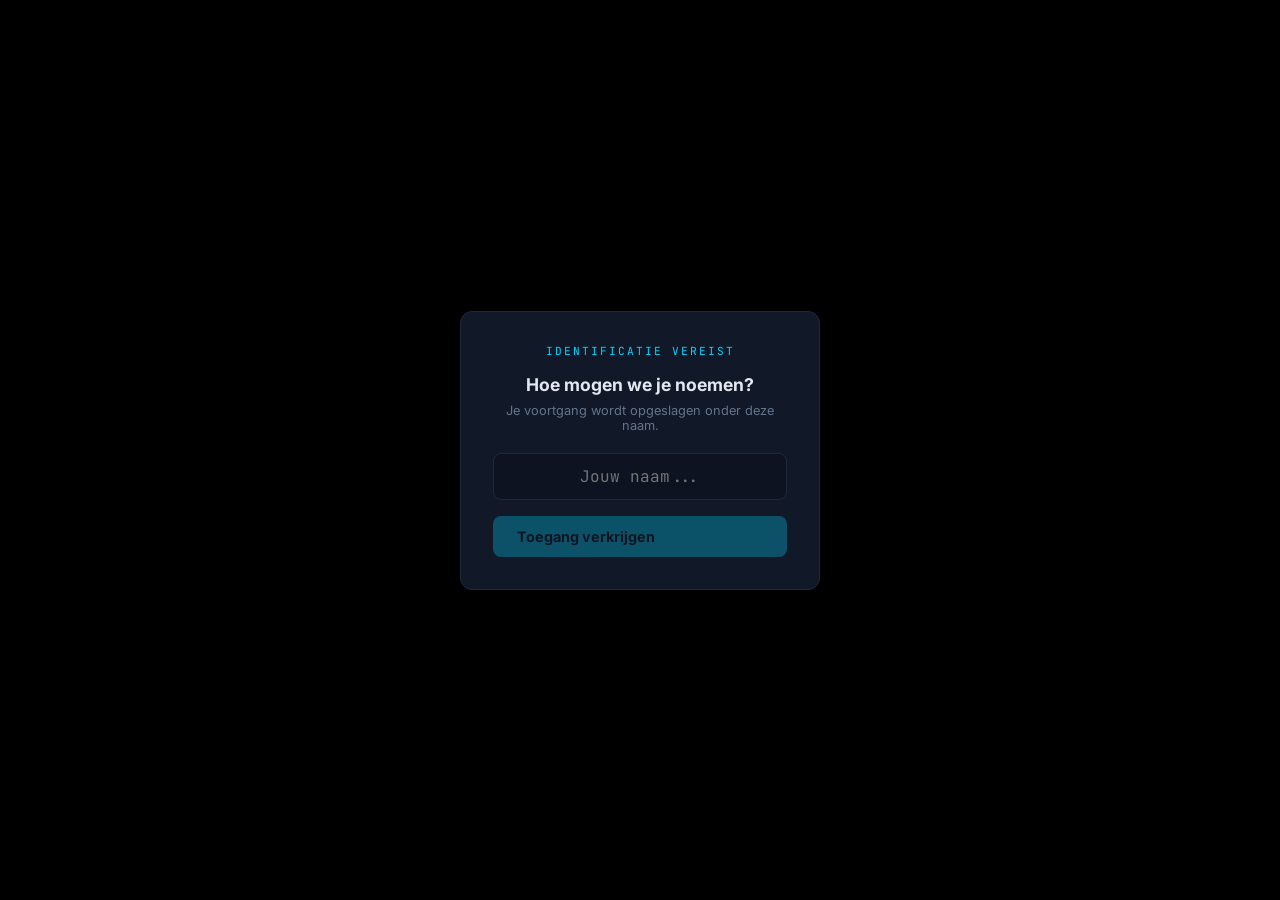
==== commit f6292d81: "v9: Story mode - doorlopend verhaal 'Eerste Week bij Nova', geen missie-lijst meer, progress dots, r" ====
--- a/index.html
+++ b/index.html
@@ -9,7 +9,7 @@
   <link rel="stylesheet" href="style.css">
 </head>
 <body>
-  <!-- Boot sequence (plays once on first visit) -->
+  <!-- Boot sequence -->
   <div id="boot-screen">
     <div class="boot-container">
       <div class="boot-logo">
@@ -23,7 +23,6 @@
           </circle>
           <circle cx="60" cy="60" r="8" fill="#00d4ff" opacity="0.8">
             <animate attributeName="r" values="6;10;6" dur="2s" repeatCount="indefinite"/>
-            <animate attributeName="opacity" values="0.6;1;0.6" dur="2s" repeatCount="indefinite"/>
           </circle>
         </svg>
       </div>
@@ -36,7 +35,6 @@
   </div>
 
   <div id="app" style="display:none">
-    <!-- Scanlines overlay -->
     <div class="scanlines"></div>
 
     <!-- Header -->
@@ -63,81 +61,9 @@
       </div>
     </header>
 
-    <!-- Home Screen -->
-    <div id="home-screen" class="screen active">
-      <div class="hero">
-        <div class="hero-glow"></div>
-        <div class="hero-orb">
-          <svg viewBox="0 0 200 200" width="140" height="140">
-            <defs>
-              <radialGradient id="orb-grad" cx="50%" cy="40%">
-                <stop offset="0%" stop-color="#00d4ff" stop-opacity="0.4"/>
-                <stop offset="100%" stop-color="#00d4ff" stop-opacity="0"/>
-              </radialGradient>
-            </defs>
-            <circle cx="100" cy="100" r="80" fill="url(#orb-grad)"/>
-            <circle cx="100" cy="100" r="60" fill="none" stroke="#00d4ff" stroke-width="0.5" opacity="0.3">
-              <animateTransform attributeName="transform" type="rotate" from="0 100 100" to="360 100 100" dur="20s" repeatCount="indefinite"/>
-            </circle>
-            <circle cx="100" cy="100" r="40" fill="none" stroke="#00d4ff" stroke-width="1" stroke-dasharray="2 6" opacity="0.4">
-              <animateTransform attributeName="transform" type="rotate" from="360 100 100" to="0 100 100" dur="15s" repeatCount="indefinite"/>
-            </circle>
-            <circle cx="100" cy="100" r="20" fill="none" stroke="#00d4ff" stroke-width="1.5" opacity="0.5">
-              <animate attributeName="r" values="18;22;18" dur="3s" repeatCount="indefinite"/>
-            </circle>
-            <circle cx="100" cy="100" r="5" fill="#00d4ff">
-              <animate attributeName="opacity" values="0.5;1;0.5" dur="2s" repeatCount="indefinite"/>
-            </circle>
-          </svg>
-        </div>
-        <h1 class="hero-title">
-          <span class="hero-title-small">WELKOM BIJ</span>
-          AI <span class="highlight">LAB</span>
-        </h1>
-        <p class="hero-sub">Kunstmatige intelligentie is overal. In je telefoon. In je werk.<br>In beslissingen die over jou worden genomen.</p>
-        <p class="hero-cta">Het is tijd dat jij begrijpt hoe het werkt.</p>
-
-        <div class="hero-terminal">
-          <div class="terminal-bar">
-            <span class="terminal-dot red"></span>
-            <span class="terminal-dot yellow"></span>
-            <span class="terminal-dot green"></span>
-            <span class="terminal-title">ai.lab v2.0 — neural interface</span>
-          </div>
-          <div class="terminal-body" id="hero-terminal-body">
-            <div class="terminal-line"><span class="terminal-prompt">&gt;</span> <span class="typing" id="hero-typing"></span><span class="cursor">|</span></div>
-          </div>
-        </div>
-      </div>
-
-      <div class="section-label">
-        <span class="section-line"></span>
-        <span>BESCHIKBARE MISSIES</span>
-        <span class="section-line"></span>
-      </div>
-
-      <div class="missions-grid" id="missions-grid"></div>
-
-      <div class="daily-challenge" id="daily-challenge">
-        <div class="daily-header">
-          <span class="daily-icon">&#128225;</span>
-          <span class="daily-label">DAGELIJKSE OPDRACHT</span>
-          <span class="daily-timer" id="daily-timer"></span>
-        </div>
-        <div class="daily-body" id="daily-body"></div>
-      </div>
-    </div>
-
-    <!-- Mission Screen -->
-    <div id="mission-screen" class="screen">
-      <div class="mission-header">
-        <button class="back-btn" id="mission-back">&larr; Terug</button>
-        <div class="mission-progress">
-          <div class="mission-progress-bar"><div class="mission-progress-fill" id="mission-progress-fill"></div></div>
-          <span class="mission-step" id="mission-step">1/5</span>
-        </div>
-      </div>
-      <div class="mission-content" id="mission-content"></div>
+    <!-- Story Screen (replaces home + mission screens) -->
+    <div id="story-screen" class="screen active">
+      <div id="story-content"></div>
     </div>
 
     <!-- Result Screen -->
@@ -145,10 +71,7 @@
       <div class="result-container" id="result-container"></div>
     </div>
 
-    <!-- XP Popup -->
     <div class="xp-toast" id="xp-toast"></div>
-
-    <!-- Sound toggle -->
     <button class="sound-btn" id="sound-btn" title="Geluid">&#128266;</button>
   </div>
 
--- a/style.css
+++ b/style.css
@@ -383,6 +383,17 @@
 .mission-card.completed { border-color: rgba(0, 255, 136, 0.3); }
 .mission-card.completed::before { background: var(--green); opacity: 1; }
 
+.mission-card.next {
+  border-color: var(--cyan);
+  background: var(--cyan-dim);
+  animation: nextPulse 2s ease-in-out infinite;
+}
+.mission-card.next::before { background: var(--cyan); opacity: 1; }
+@keyframes nextPulse {
+  0%, 100% { box-shadow: 0 0 0 0 rgba(0, 212, 255, 0); }
+  50% { box-shadow: 0 0 20px 0 rgba(0, 212, 255, 0.15); }
+}
+
 .mission-icon {
   width: 48px;
   height: 48px;
@@ -1518,10 +1529,109 @@
   vertical-align: text-bottom;
 }
 
+/* ═══════════════════════════════════════════════════
+   Story Mode
+   ═══════════════════════════════════════════════════ */
+.story-chapter {
+  padding: 30px 0;
+}
+
+.chapter-header {
+  margin-bottom: 20px;
+}
+
+.chapter-tag {
+  display: inline-block;
+  padding: 3px 10px;
+  border-radius: 4px;
+  font-family: var(--mono);
+  font-size: 0.65rem;
+  font-weight: 700;
+  text-transform: uppercase;
+  letter-spacing: 1px;
+  margin-bottom: 8px;
+}
+
+.chapter-title {
+  font-size: 1.6rem;
+  font-weight: 900;
+  color: var(--text);
+  line-height: 1.3;
+}
+
+.story-text {
+  color: var(--text-dim);
+  font-size: 0.95rem;
+  line-height: 1.8;
+  margin-bottom: 24px;
+  min-height: 80px;
+}
+
+.story-progress-row {
+  margin-bottom: 24px;
+}
+
+.story-progress-dots {
+  display: flex;
+  gap: 8px;
+  align-items: center;
+}
+
+.story-dot {
+  width: 10px;
+  height: 10px;
+  border-radius: 50%;
+  background: var(--border);
+  transition: all 0.3s;
+}
+.story-dot.done {
+  background: var(--green);
+  box-shadow: 0 0 6px rgba(0, 255, 136, 0.3);
+}
+.story-dot.current {
+  background: var(--cyan);
+  box-shadow: 0 0 10px var(--cyan-glow);
+  animation: dotPulse 2s ease-in-out infinite;
+}
+@keyframes dotPulse {
+  0%, 100% { transform: scale(1); }
+  50% { transform: scale(1.3); }
+}
+
+.story-start-btn {
+  width: 100%;
+  padding: 16px;
+  font-size: 1rem;
+}
+
+.story-recap {
+  background: var(--bg-card);
+  border: 1px solid var(--border);
+  border-radius: var(--radius);
+  padding: 16px;
+  margin-top: 16px;
+}
+
+.task-progress-bar {
+  width: 100%;
+  height: 3px;
+  background: var(--border);
+  border-radius: 2px;
+  margin-bottom: 20px;
+  overflow: hidden;
+}
+.task-progress-fill {
+  height: 100%;
+  background: var(--cyan);
+  border-radius: 2px;
+  transition: width 0.5s ease;
+}
+
 /* Mobile responsive */
 @media (max-width: 400px) {
   .hero-title { font-size: 1.5rem; }
   .compare-grid { grid-template-columns: 1fr; }
   .result-stats { grid-template-columns: 1fr 1fr; }
   .gpt-chat, .claude-chat, .gemini-chat { max-height: 300px; }
-}
+  .chapter-title { font-size: 1.3rem; }
+}
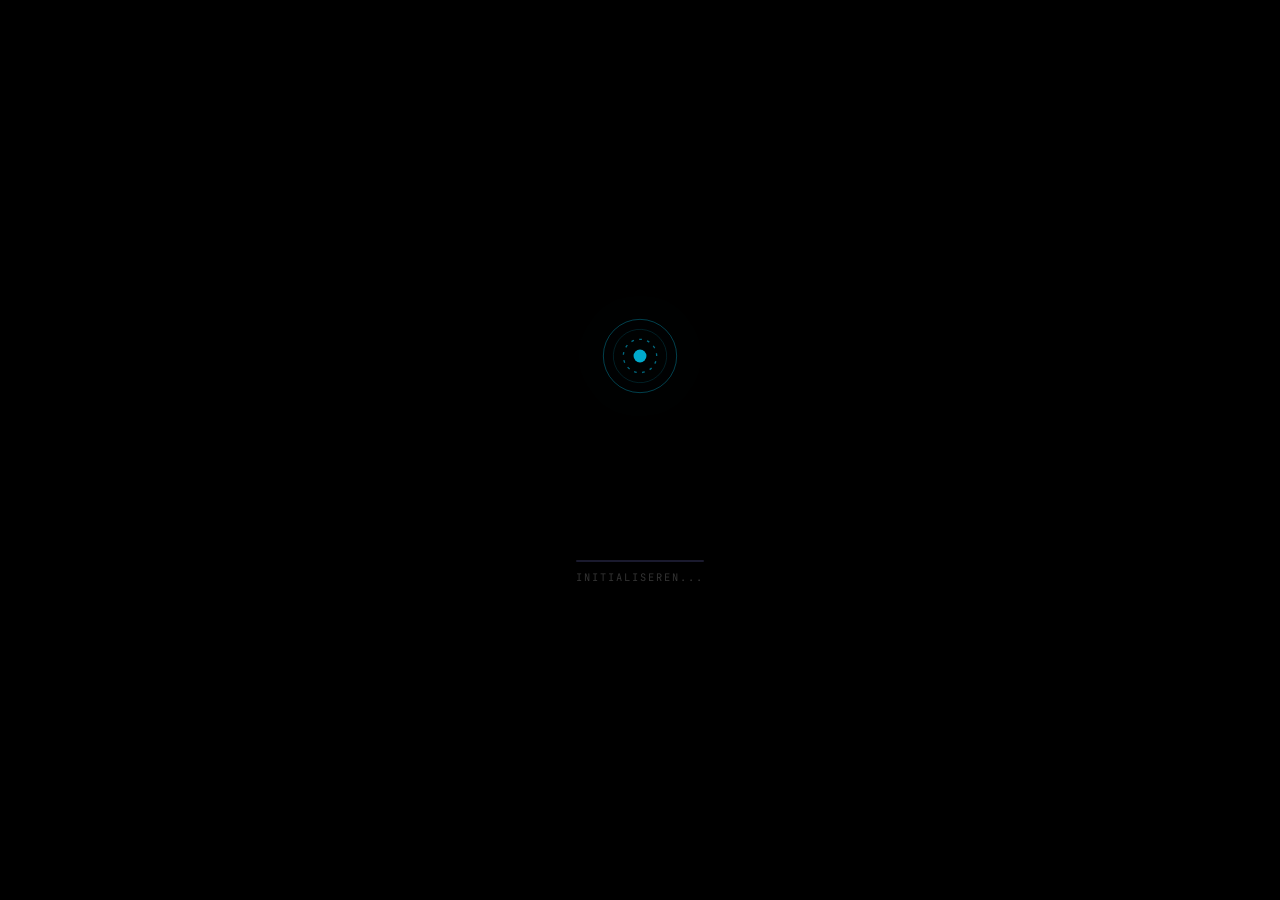
==== commit a9b8db63: "v17: macOS Sequoia look - colorful wallpaper, notch, login screen, glassmorphism, Gemeente Mayostad" ====
--- a/index.html
+++ b/index.html
@@ -32,6 +32,19 @@
       </div>
       <div class="boot-status" id="boot-status">INITIALISEREN...</div>
     </div>
+  </div>
+
+  <!-- macOS Login Screen -->
+  <div id="login-screen" class="hidden">
+    <div class="login-time" id="login-time"></div>
+    <div class="login-date" id="login-date"></div>
+    <div class="login-avatar" id="login-avatar"></div>
+    <div class="login-name" id="login-name-display"></div>
+    <div class="login-input-wrap">
+      <input type="password" class="login-input" id="login-password" placeholder="Wachtwoord">
+      <button class="login-arrow" id="login-go">&rarr;</button>
+    </div>
+    <div class="login-hint">Klik op de pijl of druk Enter</div>
   </div>
 
   <div id="app" style="display:none">
--- a/style.css
+++ b/style.css
@@ -56,6 +56,104 @@
 #boot-screen.fade-out { opacity: 0; pointer-events: none; }
 #boot-screen.hidden { display: none; }
 
+/* macOS Login Screen */
+#login-screen {
+  position: fixed;
+  inset: 0;
+  background: url('data:image/svg+xml,<svg xmlns="http://www.w3.org/2000/svg" viewBox="0 0 1440 900"><defs><linearGradient id="ls" x1="0" y1="0" x2="1" y2="1"><stop offset="0%25" stop-color="%23667eea"/><stop offset="30%25" stop-color="%23764ba2"/><stop offset="60%25" stop-color="%23f093fb"/><stop offset="100%25" stop-color="%23f5576c"/></linearGradient></defs><rect fill="url(%23ls)" width="1440" height="900"/></svg>') center/cover;
+  display: flex;
+  flex-direction: column;
+  align-items: center;
+  justify-content: center;
+  z-index: 9998;
+  font-family: -apple-system, 'SF Pro Display', 'Inter', sans-serif;
+}
+#login-screen.hidden { display: none; }
+
+.login-time {
+  font-size: 5rem;
+  font-weight: 200;
+  color: white;
+  letter-spacing: -2px;
+  text-shadow: 0 2px 20px rgba(0,0,0,0.2);
+  margin-bottom: 4px;
+  line-height: 1;
+}
+.login-date {
+  font-size: 1.1rem;
+  font-weight: 400;
+  color: rgba(255,255,255,0.8);
+  margin-bottom: 40px;
+  text-shadow: 0 1px 10px rgba(0,0,0,0.2);
+}
+
+.login-avatar {
+  width: 64px;
+  height: 64px;
+  border-radius: 50%;
+  background: rgba(255,255,255,0.2);
+  backdrop-filter: blur(20px);
+  border: 2px solid rgba(255,255,255,0.4);
+  display: flex;
+  align-items: center;
+  justify-content: center;
+  font-size: 1.5rem;
+  color: white;
+  font-weight: 600;
+  margin-bottom: 10px;
+}
+
+.login-name {
+  font-size: 1rem;
+  font-weight: 500;
+  color: white;
+  margin-bottom: 14px;
+}
+
+.login-input-wrap {
+  display: flex;
+  align-items: center;
+  background: rgba(255,255,255,0.15);
+  backdrop-filter: blur(20px);
+  border: 1px solid rgba(255,255,255,0.3);
+  border-radius: 20px;
+  padding: 0 6px 0 16px;
+  width: 220px;
+  margin-bottom: 10px;
+}
+
+.login-input {
+  flex: 1;
+  background: transparent;
+  border: none;
+  color: white;
+  font-family: inherit;
+  font-size: 0.85rem;
+  padding: 8px 0;
+  outline: none;
+}
+.login-input::placeholder { color: rgba(255,255,255,0.5); }
+
+.login-arrow {
+  width: 26px;
+  height: 26px;
+  border-radius: 50%;
+  background: rgba(255,255,255,0.2);
+  border: none;
+  color: white;
+  display: flex;
+  align-items: center;
+  justify-content: center;
+  cursor: pointer;
+  font-size: 0.8rem;
+}
+.login-arrow:hover { background: rgba(255,255,255,0.35); }
+
+.login-hint {
+  font-size: 0.7rem;
+  color: rgba(255,255,255,0.5);
+}
+
 .boot-container {
   text-align: center;
   max-width: 360px;
@@ -181,7 +279,7 @@
 }
 
 #app {
-  max-width: 520px;
+  max-width: 900px;
   margin: 0 auto;
   min-height: 100vh;
   position: relative;
@@ -999,7 +1097,9 @@
    ═══════════════════════════════════════════════════ */
 .gpt-browser {
   display: flex;
-  height: 520px;
+  height: calc(100vh - 180px);
+  min-height: 400px;
+  max-height: 700px;
   border-radius: 12px;
   overflow: hidden;
   border: 1px solid #333;
@@ -1209,6 +1309,44 @@
   margin-top: 6px;
 }
 
+/* Model dropdown */
+.gpt-model-dropdown, .claude-model-dropdown, .gemini-model-dropdown {
+  position: absolute;
+  top: 44px;
+  left: 200px;
+  background: #2a2a2a;
+  border: 1px solid #424242;
+  border-radius: 10px;
+  padding: 4px;
+  z-index: 20;
+  min-width: 200px;
+  box-shadow: 0 8px 30px rgba(0,0,0,0.4);
+}
+.claude-model-dropdown { left: 200px; background: #363530; border-color: #4a493f; }
+.gemini-model-dropdown { left: 200px; background: #282a2c; border-color: #3c4043; }
+
+.gpt-model-option, .claude-model-option, .gemini-model-option {
+  display: flex;
+  align-items: center;
+  justify-content: space-between;
+  padding: 10px 12px;
+  border-radius: 8px;
+  cursor: pointer;
+  font-size: 0.85rem;
+  color: #ececec;
+  transition: background 0.15s;
+}
+.gpt-model-option:hover { background: #333; }
+.claude-model-option:hover { background: #2b2a27; }
+.gemini-model-option:hover { background: #333537; }
+.gpt-model-option.selected, .claude-model-option.selected, .gemini-model-option.selected {
+  background: rgba(0, 212, 255, 0.1);
+}
+
+@media (max-width: 520px) {
+  .gpt-model-dropdown, .claude-model-dropdown, .gemini-model-dropdown { left: 10px; }
+}
+
 /* Compact gpt-window for small displays (model compare etc) */
 .gpt-window {
   background: #212121;
@@ -1228,7 +1366,9 @@
    ═══════════════════════════════════════════════════ */
 .claude-browser {
   display: flex;
-  height: 520px;
+  height: calc(100vh - 180px);
+  min-height: 400px;
+  max-height: 700px;
   border-radius: 12px;
   overflow: hidden;
   border: 1px solid #3d3c37;
@@ -1374,7 +1514,9 @@
    ═══════════════════════════════════════════════════ */
 .gemini-browser {
   display: flex;
-  height: 520px;
+  height: calc(100vh - 180px);
+  min-height: 400px;
+  max-height: 700px;
   border-radius: 12px;
   overflow: hidden;
   border: 1px solid #333537;
@@ -1527,6 +1669,506 @@
   margin-left: 2px;
   animation: blink 1s step-end infinite;
   vertical-align: text-bottom;
+}
+
+/* ═══════════════════════════════════════════════════
+   Briefing Panel & Prompt Checklist
+   ═══════════════════════════════════════════════════ */
+.briefing-panel {
+  background: var(--bg-card);
+  border: 1px solid var(--border);
+  border-radius: var(--radius);
+  margin-bottom: 12px;
+  overflow: hidden;
+}
+
+.briefing-toggle {
+  display: flex;
+  align-items: center;
+  justify-content: space-between;
+  padding: 12px 16px;
+  cursor: pointer;
+  font-size: 0.85rem;
+  font-weight: 600;
+  color: var(--text);
+  transition: background 0.15s;
+}
+.briefing-toggle:hover { background: var(--bg-card-hover); }
+.briefing-arrow { color: var(--text-muted); font-size: 0.7rem; }
+
+.briefing-content {
+  border-top: 1px solid var(--border);
+  padding: 0;
+}
+
+.briefing-section {
+  padding: 14px 16px;
+  border-bottom: 1px solid var(--border);
+}
+.briefing-section:last-child { border-bottom: none; }
+
+.briefing-label {
+  font-family: var(--mono);
+  font-size: 0.65rem;
+  font-weight: 700;
+  color: var(--cyan);
+  letter-spacing: 1px;
+  text-transform: uppercase;
+  margin-bottom: 8px;
+}
+
+.briefing-text {
+  font-size: 0.85rem;
+  color: var(--text-dim);
+  line-height: 1.6;
+}
+
+.briefing-row {
+  display: flex;
+  gap: 8px;
+  font-size: 0.82rem;
+  margin-bottom: 4px;
+  line-height: 1.5;
+}
+.briefing-row span:first-child { color: var(--text-muted); min-width: 90px; flex-shrink: 0; }
+.briefing-row strong { color: var(--text); font-weight: 600; }
+
+/* ═══════════════════════════════════════════════════
+   macOS Desktop
+   ═══════════════════════════════════════════════════ */
+.desktop {
+  position: fixed;
+  inset: 0;
+  background: url('data:image/svg+xml,<svg xmlns="http://www.w3.org/2000/svg" viewBox="0 0 1440 900"><defs><linearGradient id="sky" x1="0" y1="0" x2="1" y2="1"><stop offset="0%25" stop-color="%23667eea"/><stop offset="30%25" stop-color="%23764ba2"/><stop offset="60%25" stop-color="%23f093fb"/><stop offset="100%25" stop-color="%23f5576c"/></linearGradient><linearGradient id="mtn" x1="0" y1="0" x2="0" y2="1"><stop offset="0%25" stop-color="%232d1b69"/><stop offset="100%25" stop-color="%231a1040"/></linearGradient></defs><rect fill="url(%23sky)" width="1440" height="900"/><path d="M0 500Q200 350 400 450T800 350 1200 420 1440 380V900H0Z" fill="url(%23mtn)" opacity="0.6"/><path d="M0 600Q300 480 600 550T1100 500 1440 520V900H0Z" fill="%230d0a1a" opacity="0.7"/><circle cx="1100" cy="200" r="60" fill="%23fbbf24" opacity="0.9"/><circle cx="1100" cy="200" r="80" fill="%23fbbf24" opacity="0.15"/></svg>') center/cover no-repeat;
+  font-family: -apple-system, 'SF Pro Display', 'Inter', sans-serif;
+  font-size: 13px;
+  overflow: hidden;
+  z-index: 100;
+}
+
+/* Notch */
+.mac-notch {
+  position: absolute;
+  top: 0;
+  left: 50%;
+  transform: translateX(-50%);
+  width: 200px;
+  height: 28px;
+  background: #000;
+  border-radius: 0 0 16px 16px;
+  z-index: 115;
+}
+.mac-notch-cam {
+  width: 8px; height: 8px; border-radius: 50%;
+  background: #1a1a2e; border: 1px solid #333;
+  position: absolute; top: 8px; left: 50%; transform: translateX(-50%);
+}
+
+/* Menu bar */
+.menubar {
+  display: flex;
+  align-items: center;
+  height: 25px;
+  background: rgba(255, 255, 255, 0.18);
+  backdrop-filter: blur(40px) saturate(200%);
+  -webkit-backdrop-filter: blur(40px) saturate(200%);
+  padding: 0 10px;
+  color: rgba(255,255,255,0.95);
+  font-size: 0.72rem;
+  font-weight: 500;
+  z-index: 110;
+  letter-spacing: 0.01em;
+  text-shadow: 0 0.5px 1px rgba(0,0,0,0.3);
+}
+.menubar-apple { margin-right: 18px; opacity: 0.95; font-size: 0.85rem; }
+.menubar-app { font-weight: 600; margin-right: 18px; }
+.menubar-item { margin-right: 14px; opacity: 0.85; cursor: default; font-weight: 400; }
+.menubar-right { margin-left: auto; display: flex; gap: 12px; align-items: center; opacity: 0.85; font-weight: 400; }
+.menubar-right svg { width: 14px; height: 14px; fill: currentColor; opacity: 0.9; }
+
+/* Dock */
+.dock {
+  position: absolute;
+  bottom: 4px;
+  left: 50%;
+  transform: translateX(-50%);
+  display: flex;
+  gap: 4px;
+  padding: 4px 8px;
+  background: rgba(255, 255, 255, 0.15);
+  backdrop-filter: blur(40px) saturate(200%);
+  -webkit-backdrop-filter: blur(40px) saturate(200%);
+  border-radius: 18px;
+  border: 1px solid rgba(255,255,255,0.25);
+  z-index: 110;
+}
+
+.dock-icon {
+  width: 50px;
+  height: 50px;
+  border-radius: 12px;
+  display: flex;
+  align-items: center;
+  justify-content: center;
+  cursor: pointer;
+  transition: transform 0.2s cubic-bezier(0.34, 1.56, 0.64, 1);
+  position: relative;
+  overflow: hidden;
+}
+.dock-icon img, .dock-icon svg { width: 42px; height: 42px; border-radius: 10px; }
+.dock-icon:hover { transform: scale(1.35) translateY(-10px); }
+.dock-icon.active::after {
+  content: '';
+  position: absolute;
+  bottom: -4px;
+  width: 4px;
+  height: 4px;
+  border-radius: 50%;
+  background: #fff;
+}
+
+.dock-tooltip {
+  position: absolute;
+  bottom: 58px;
+  left: 50%;
+  transform: translateX(-50%);
+  background: rgba(30,30,30,0.95);
+  color: #fff;
+  padding: 3px 10px;
+  border-radius: 4px;
+  font-size: 0.7rem;
+  white-space: nowrap;
+  display: none;
+  pointer-events: none;
+}
+.dock-icon:hover .dock-tooltip { display: block; }
+
+/* App Window */
+.app-window {
+  position: absolute;
+  background: rgba(30, 30, 30, 0.85);
+  backdrop-filter: blur(40px) saturate(180%);
+  -webkit-backdrop-filter: blur(40px) saturate(180%);
+  border-radius: 12px;
+  overflow: hidden;
+  box-shadow: 0 20px 60px rgba(0,0,0,0.4), 0 0 0 0.5px rgba(255,255,255,0.15);
+  display: none;
+  flex-direction: column;
+  z-index: 105;
+}
+.app-window.open { display: flex; }
+.app-window.focused { z-index: 106; }
+
+.app-window.maximized {
+  top: 26px !important;
+  left: 0 !important;
+  right: 0 !important;
+  bottom: 68px !important;
+  width: auto !important;
+  height: auto !important;
+  border-radius: 0;
+}
+
+.app-titlebar {
+  display: flex;
+  align-items: center;
+  height: 38px;
+  padding: 0 14px;
+  background: rgba(255, 255, 255, 0.06);
+  border-bottom: 1px solid rgba(255,255,255,0.06);
+  flex-shrink: 0;
+  cursor: default;
+}
+
+.app-titlebar-dots {
+  display: flex;
+  gap: 6px;
+  margin-right: 12px;
+}
+.app-titlebar-dot {
+  width: 12px;
+  height: 12px;
+  border-radius: 50%;
+  cursor: pointer;
+}
+.app-titlebar-dot.red { background: #ff5f57; }
+.app-titlebar-dot.yellow { background: #ffbd2e; }
+.app-titlebar-dot.green { background: #28c840; }
+.app-titlebar-dot:hover { filter: brightness(1.2); }
+
+.app-titlebar-title {
+  flex: 1;
+  text-align: center;
+  font-size: 0.78rem;
+  color: #999;
+  font-weight: 500;
+}
+
+.app-body {
+  flex: 1;
+  overflow: hidden;
+  display: flex;
+}
+
+/* macOS notification */
+.macos-notification {
+  position: absolute;
+  top: 36px;
+  right: 12px;
+  width: 340px;
+  background: rgba(45, 45, 55, 0.95);
+  backdrop-filter: blur(20px);
+  border-radius: 14px;
+  border: 1px solid rgba(255,255,255,0.1);
+  overflow: hidden;
+  z-index: 120;
+  box-shadow: 0 10px 40px rgba(0,0,0,0.4);
+  animation: notifSlide 0.4s cubic-bezier(0.16, 1, 0.3, 1);
+  cursor: pointer;
+}
+@keyframes notifSlide {
+  from { transform: translateY(-20px); opacity: 0; }
+  to { transform: translateY(0); opacity: 1; }
+}
+
+.macos-notif-header {
+  display: flex;
+  align-items: center;
+  gap: 8px;
+  padding: 10px 14px 6px;
+}
+.macos-notif-icon {
+  width: 20px;
+  height: 20px;
+  border-radius: 5px;
+  background: #5436DA;
+  display: flex;
+  align-items: center;
+  justify-content: center;
+  font-size: 0.6rem;
+  color: white;
+  font-weight: 700;
+}
+.macos-notif-app { font-size: 0.72rem; font-weight: 600; color: #999; }
+.macos-notif-time { margin-left: auto; font-size: 0.65rem; color: #666; }
+
+.macos-notif-body { padding: 0 14px 12px; }
+.macos-notif-title { font-weight: 600; color: #eee; font-size: 0.82rem; margin-bottom: 2px; }
+.macos-notif-text { color: #aaa; font-size: 0.78rem; line-height: 1.4; }
+
+/* ═══════════════════════════════════════════════════
+   Company Intranet (inside app window)
+   ═══════════════════════════════════════════════════ */
+.intranet {
+  background: #191919;
+  overflow: hidden;
+  flex: 1;
+  display: flex;
+  font-size: 14px;
+}
+
+.intranet-sidebar {
+  width: 200px;
+  background: #1e1e1e;
+  border-right: 1px solid #2a2a2a;
+  padding: 12px 8px;
+  flex-shrink: 0;
+  overflow-y: auto;
+}
+
+.intranet-sidebar-title {
+  font-size: 0.7rem;
+  font-weight: 700;
+  color: #666;
+  padding: 4px 8px;
+  letter-spacing: 0.5px;
+  text-transform: uppercase;
+  margin-bottom: 4px;
+}
+
+.intranet-nav-item {
+  display: flex;
+  align-items: center;
+  gap: 8px;
+  padding: 6px 10px;
+  border-radius: 6px;
+  font-size: 0.82rem;
+  color: #999;
+  cursor: pointer;
+  transition: all 0.12s;
+}
+.intranet-nav-item:hover { background: #252525; color: #ccc; }
+.intranet-nav-item.active { background: #2a2a2a; color: #fff; }
+
+.intranet-main {
+  flex: 1;
+  overflow-y: auto;
+  padding: 24px 28px;
+  min-width: 0;
+}
+
+.intranet-page-title {
+  font-size: 1.5rem;
+  font-weight: 800;
+  color: #eee;
+  margin-bottom: 20px;
+}
+
+.intranet-banner {
+  background: linear-gradient(135deg, #1a3a4a, #0d2530);
+  border: 1px solid #1e4a5a;
+  border-radius: 10px;
+  padding: 20px;
+  margin-bottom: 20px;
+  color: #7dd3fc;
+  font-weight: 600;
+  font-size: 0.95rem;
+}
+
+.intranet-cards {
+  display: grid;
+  grid-template-columns: repeat(auto-fill, minmax(140px, 1fr));
+  gap: 10px;
+  margin-bottom: 20px;
+}
+
+.intranet-card {
+  background: #222;
+  border: 1px solid #2a2a2a;
+  border-radius: 8px;
+  padding: 16px 14px;
+  cursor: pointer;
+  transition: all 0.15s;
+  text-align: center;
+}
+.intranet-card:hover { background: #2a2a2a; border-color: #444; transform: translateY(-1px); }
+.intranet-card-icon { font-size: 1.5rem; margin-bottom: 6px; }
+.intranet-card-title { font-size: 0.8rem; font-weight: 600; color: #ccc; }
+
+.intranet-text { color: #aaa; font-size: 0.9rem; line-height: 1.7; margin-bottom: 14px; }
+.intranet-heading { color: #ddd; font-size: 1.1rem; font-weight: 700; margin-bottom: 10px; margin-top: 8px; }
+
+.intranet-info-row {
+  display: flex; gap: 12px; padding: 8px 0; border-bottom: 1px solid #252525; font-size: 0.85rem;
+}
+.intranet-info-label { color: #666; min-width: 110px; }
+.intranet-info-value { color: #ccc; font-weight: 500; }
+
+/* Do/Don't columns */
+.intranet-dodont { display: grid; grid-template-columns: 1fr 1fr; gap: 12px; margin: 14px 0; }
+.intranet-do, .intranet-dont {
+  background: #1a1a1a; border-radius: 8px; padding: 14px;
+}
+.intranet-do { border: 1px solid rgba(0,255,136,0.2); }
+.intranet-dont { border: 1px solid rgba(255,51,102,0.2); }
+.intranet-do-title { color: #00ff88; font-size: 0.7rem; font-weight: 700; letter-spacing: 1px; margin-bottom: 8px; }
+.intranet-dont-title { color: #ff3366; font-size: 0.7rem; font-weight: 700; letter-spacing: 1px; margin-bottom: 8px; }
+.intranet-do li, .intranet-dont li {
+  font-size: 0.8rem; line-height: 1.7; list-style: none; padding-left: 16px; position: relative; color: #aaa;
+}
+.intranet-do li::before { content: "\2713"; position: absolute; left: 0; color: #00ff88; }
+.intranet-dont li::before { content: "\2718"; position: absolute; left: 0; color: #ff3366; }
+
+/* Client card */
+.intranet-client {
+  background: #1e1e1e; border: 1px solid #2a2a2a; border-radius: 8px; padding: 14px; margin-bottom: 10px;
+}
+.intranet-client-name { font-weight: 700; color: #ddd; margin-bottom: 4px; }
+.intranet-client-row { font-size: 0.8rem; color: #888; margin-bottom: 2px; }
+.intranet-client-note { font-size: 0.8rem; color: #d97706; font-style: italic; margin-top: 4px; }
+
+/* Tool card */
+.intranet-tool {
+  display: flex; align-items: center; gap: 12px;
+  background: #1e1e1e; border: 1px solid #2a2a2a; border-radius: 8px; padding: 12px 14px; margin-bottom: 8px;
+}
+.intranet-tool-name { font-weight: 700; color: #ddd; font-size: 0.9rem; }
+.intranet-tool-desc { font-size: 0.8rem; color: #888; }
+.intranet-tool-status {
+  margin-left: auto; font-size: 0.65rem; font-weight: 700; padding: 2px 8px; border-radius: 4px;
+  text-transform: uppercase; letter-spacing: 0.5px;
+}
+.intranet-tool-status.required { background: rgba(0,212,255,0.15); color: #00d4ff; }
+.intranet-tool-status.optional { background: rgba(255,149,0,0.15); color: #ff9500; }
+
+/* Person card */
+.intranet-person {
+  display: flex; align-items: center; gap: 12px;
+  padding: 10px 0; border-bottom: 1px solid #252525;
+}
+.intranet-person-avatar {
+  width: 36px; height: 36px; border-radius: 50%;
+  background: #333; display: flex; align-items: center; justify-content: center;
+  font-weight: 700; font-size: 0.75rem; color: #aaa; flex-shrink: 0;
+}
+.intranet-person-name { font-weight: 600; color: #ddd; font-size: 0.9rem; }
+.intranet-person-role { font-size: 0.75rem; color: #888; }
+.intranet-person-note { font-size: 0.75rem; color: #666; }
+
+/* Rule */
+.intranet-rule {
+  display: flex; gap: 10px; padding: 10px 0; border-bottom: 1px solid #252525;
+}
+.intranet-rule-num {
+  width: 28px; height: 28px; border-radius: 50%; background: #2a2a2a;
+  display: flex; align-items: center; justify-content: center;
+  font-weight: 800; font-size: 0.8rem; color: #00d4ff; flex-shrink: 0;
+}
+.intranet-rule-text { font-size: 0.85rem; color: #aaa; line-height: 1.5; }
+
+/* Task popup notification */
+.task-popup-overlay {
+  position: fixed; inset: 0; background: rgba(0,0,0,0.6); z-index: 200;
+  display: flex; align-items: center; justify-content: center; padding: 20px;
+  animation: fadeIn 0.3s ease;
+}
+@keyframes fadeIn { from { opacity: 0; } to { opacity: 1; } }
+
+.task-popup {
+  background: #1e1e1e; border: 1px solid #333; border-radius: 12px;
+  max-width: 420px; width: 100%; overflow: hidden;
+  animation: popupSlide 0.4s cubic-bezier(0.16, 1, 0.3, 1);
+  box-shadow: 0 20px 60px rgba(0,0,0,0.5);
+}
+@keyframes popupSlide {
+  from { transform: translateY(30px) scale(0.95); opacity: 0; }
+  to { transform: translateY(0) scale(1); opacity: 1; }
+}
+
+.task-popup-header {
+  display: flex; align-items: center; gap: 8px;
+  padding: 12px 16px; background: rgba(0,212,255,0.08);
+  border-bottom: 1px solid #2a2a2a;
+}
+.task-popup-icon { font-size: 0.8rem; color: #00d4ff; }
+.task-popup-title { font-size: 0.75rem; font-weight: 700; color: #00d4ff; letter-spacing: 0.5px; text-transform: uppercase; }
+.task-popup-urgency {
+  margin-left: auto; font-size: 0.65rem; font-weight: 700; color: #ff9500;
+  background: rgba(255,149,0,0.15); padding: 2px 8px; border-radius: 4px;
+}
+
+.task-popup-body { padding: 16px; }
+.task-popup-from {
+  display: flex; align-items: center; gap: 10px; margin-bottom: 12px;
+}
+.task-popup-avatar {
+  width: 36px; height: 36px; border-radius: 50%; background: #5436DA; color: white;
+  display: flex; align-items: center; justify-content: center;
+  font-size: 0.75rem; font-weight: 700;
+}
+.task-popup-from-name { font-weight: 600; color: #ddd; font-size: 0.9rem; }
+.task-popup-from-role { font-size: 0.75rem; color: #888; }
+
+.task-popup-message {
+  font-size: 0.9rem; color: #bbb; line-height: 1.6; margin-bottom: 16px;
+}
+
+.task-popup-actions { display: flex; gap: 8px; }
+
+@media (max-width: 520px) {
+  .intranet-sidebar { display: none; }
+  .intranet-dodont { grid-template-columns: 1fr; }
+  .intranet-cards { grid-template-columns: 1fr 1fr; }
 }
 
 /* ═══════════════════════════════════════════════════
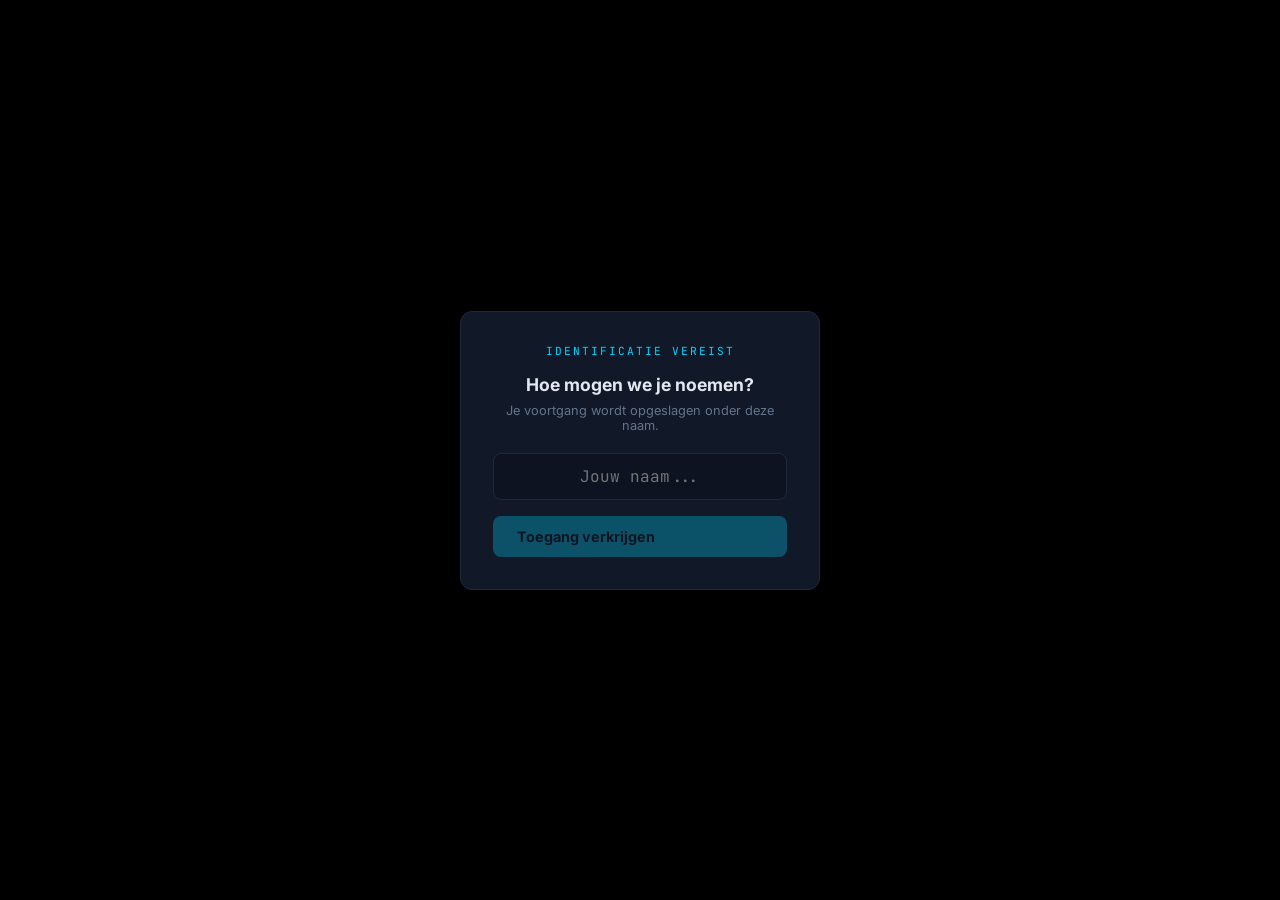
==== commit 0b2beca0: "v20: Mobile blocker, auto-fullscreen on login, responsive detection" ====
--- a/index.html
+++ b/index.html
@@ -9,6 +9,13 @@
   <link rel="stylesheet" href="style.css">
 </head>
 <body>
+  <!-- Mobile blocker -->
+  <div class="mobile-blocker">
+    <div class="mobile-blocker-icon">&#128187;</div>
+    <div class="mobile-blocker-title">Open dit op een laptop</div>
+    <div class="mobile-blocker-text">Deze AI-training simuleert een echte werkplek en werkt het beste op een laptop of desktop computer. Open de link op je computer om te beginnen.</div>
+  </div>
+
   <!-- Boot sequence -->
   <div id="boot-screen">
     <div class="boot-container">
--- a/style.css
+++ b/style.css
@@ -60,7 +60,7 @@
 #login-screen {
   position: fixed;
   inset: 0;
-  background: url('data:image/svg+xml,<svg xmlns="http://www.w3.org/2000/svg" viewBox="0 0 1440 900"><defs><linearGradient id="ls" x1="0" y1="0" x2="1" y2="1"><stop offset="0%25" stop-color="%23667eea"/><stop offset="30%25" stop-color="%23764ba2"/><stop offset="60%25" stop-color="%23f093fb"/><stop offset="100%25" stop-color="%23f5576c"/></linearGradient></defs><rect fill="url(%23ls)" width="1440" height="900"/></svg>') center/cover;
+  background: url('data:image/svg+xml,<svg xmlns="http://www.w3.org/2000/svg" viewBox="0 0 1440 900"><defs><linearGradient id="ls" x1="0" y1="0" x2="0.8" y2="1"><stop offset="0%25" stop-color="%231a1a2e"/><stop offset="30%25" stop-color="%23233554"/><stop offset="60%25" stop-color="%232d4a6f"/><stop offset="100%25" stop-color="%23374f6e"/></linearGradient></defs><rect fill="url(%23ls)" width="1440" height="900"/><circle cx="900" cy="300" r="200" fill="%23304878" opacity="0.3"/><circle cx="400" cy="600" r="300" fill="%231e3a5f" opacity="0.2"/></svg>') center/cover;
   display: flex;
   flex-direction: column;
   align-items: center;
@@ -153,6 +153,51 @@
   font-size: 0.7rem;
   color: rgba(255,255,255,0.5);
 }
+
+/* Mobile blocker */
+.mobile-blocker {
+  position: fixed;
+  inset: 0;
+  background: #0a0e17;
+  display: none;
+  flex-direction: column;
+  align-items: center;
+  justify-content: center;
+  text-align: center;
+  padding: 40px;
+  z-index: 99999;
+  font-family: -apple-system, 'Inter', sans-serif;
+}
+.mobile-blocker-icon { font-size: 3rem; margin-bottom: 16px; }
+.mobile-blocker-title { font-size: 1.3rem; font-weight: 700; color: #e2e8f0; margin-bottom: 8px; }
+.mobile-blocker-text { font-size: 0.9rem; color: #64748b; line-height: 1.6; max-width: 300px; }
+
+@media (max-width: 768px) {
+  .mobile-blocker { display: flex; }
+  .desktop, #boot-screen, #login-screen, #app { display: none !important; }
+}
+
+/* Fullscreen prompt */
+.fullscreen-prompt {
+  position: fixed;
+  bottom: 20px;
+  left: 50%;
+  transform: translateX(-50%);
+  background: rgba(0,0,0,0.85);
+  backdrop-filter: blur(20px);
+  color: white;
+  padding: 10px 20px;
+  border-radius: 10px;
+  font-size: 0.8rem;
+  z-index: 99998;
+  cursor: pointer;
+  border: 1px solid rgba(255,255,255,0.15);
+  display: flex;
+  align-items: center;
+  gap: 8px;
+  animation: fadeIn 0.5s ease;
+}
+.fullscreen-prompt:hover { background: rgba(0,0,0,0.95); }
 
 .boot-container {
   text-align: center;
@@ -1804,19 +1849,17 @@
 }
 
 .dock-icon {
-  width: 50px;
-  height: 50px;
-  border-radius: 12px;
-  display: flex;
-  align-items: center;
-  justify-content: center;
+  width: 54px;
+  display: flex;
+  flex-direction: column;
+  align-items: center;
   cursor: pointer;
   transition: transform 0.2s cubic-bezier(0.34, 1.56, 0.64, 1);
   position: relative;
-  overflow: hidden;
-}
-.dock-icon img, .dock-icon svg { width: 42px; height: 42px; border-radius: 10px; }
-.dock-icon:hover { transform: scale(1.35) translateY(-10px); }
+  padding: 2px;
+}
+.dock-icon svg { width: 40px; height: 40px; border-radius: 10px; flex-shrink: 0; }
+.dock-icon:hover { transform: scale(1.2) translateY(-6px); }
 .dock-icon.active::after {
   content: '';
   position: absolute;
@@ -1827,9 +1870,21 @@
   background: #fff;
 }
 
+.dock-label {
+  font-size: 0.55rem;
+  color: rgba(255,255,255,0.7);
+  text-align: center;
+  margin-top: 2px;
+  line-height: 1;
+  white-space: nowrap;
+  overflow: hidden;
+  text-overflow: ellipsis;
+  max-width: 54px;
+}
+
 .dock-tooltip {
   position: absolute;
-  bottom: 58px;
+  bottom: 70px;
   left: 50%;
   transform: translateX(-50%);
   background: rgba(30,30,30,0.95);
@@ -1880,11 +1935,31 @@
   cursor: default;
 }
 
+/* Window controls - hybrid Mac/Windows style (right side) */
 .app-titlebar-dots {
   display: flex;
   gap: 6px;
   margin-right: 12px;
 }
+.app-titlebar-controls {
+  display: flex;
+  margin-left: auto;
+  gap: 0;
+}
+.app-titlebar-ctrl {
+  width: 36px;
+  height: 28px;
+  display: flex;
+  align-items: center;
+  justify-content: center;
+  cursor: pointer;
+  color: rgba(255,255,255,0.6);
+  font-size: 0.75rem;
+  transition: background 0.1s;
+}
+.app-titlebar-ctrl:hover { background: rgba(255,255,255,0.1); }
+.app-titlebar-ctrl.close:hover { background: #e81123; color: white; }
+
 .app-titlebar-dot {
   width: 12px;
   height: 12px;
@@ -1895,6 +1970,61 @@
 .app-titlebar-dot.yellow { background: #ffbd2e; }
 .app-titlebar-dot.green { background: #28c840; }
 .app-titlebar-dot:hover { filter: brightness(1.2); }
+
+/* Desktop widgets */
+.desktop-widgets {
+  position: absolute;
+  top: 36px;
+  right: 16px;
+  width: 280px;
+  z-index: 104;
+  display: flex;
+  flex-direction: column;
+  gap: 10px;
+}
+
+.desktop-widget {
+  background: rgba(255,255,255,0.12);
+  backdrop-filter: blur(30px);
+  -webkit-backdrop-filter: blur(30px);
+  border: 1px solid rgba(255,255,255,0.15);
+  border-radius: 14px;
+  padding: 14px;
+  color: white;
+}
+
+.widget-title {
+  font-size: 0.65rem;
+  font-weight: 700;
+  text-transform: uppercase;
+  letter-spacing: 0.5px;
+  color: rgba(255,255,255,0.5);
+  margin-bottom: 8px;
+}
+
+.widget-task {
+  display: flex;
+  align-items: flex-start;
+  gap: 8px;
+  padding: 8px 0;
+  border-bottom: 1px solid rgba(255,255,255,0.08);
+  font-size: 0.8rem;
+}
+.widget-task:last-child { border-bottom: none; }
+
+.widget-task-dot {
+  width: 8px;
+  height: 8px;
+  border-radius: 50%;
+  flex-shrink: 0;
+  margin-top: 4px;
+}
+.widget-task-dot.urgent { background: #ff6b6b; box-shadow: 0 0 6px rgba(255,107,107,0.4); }
+.widget-task-dot.normal { background: #fbbf24; }
+.widget-task-dot.done { background: #00ff88; }
+
+.widget-task-text { color: rgba(255,255,255,0.85); line-height: 1.3; }
+.widget-task-meta { font-size: 0.65rem; color: rgba(255,255,255,0.4); margin-top: 2px; }
 
 .app-titlebar-title {
   flex: 1;
